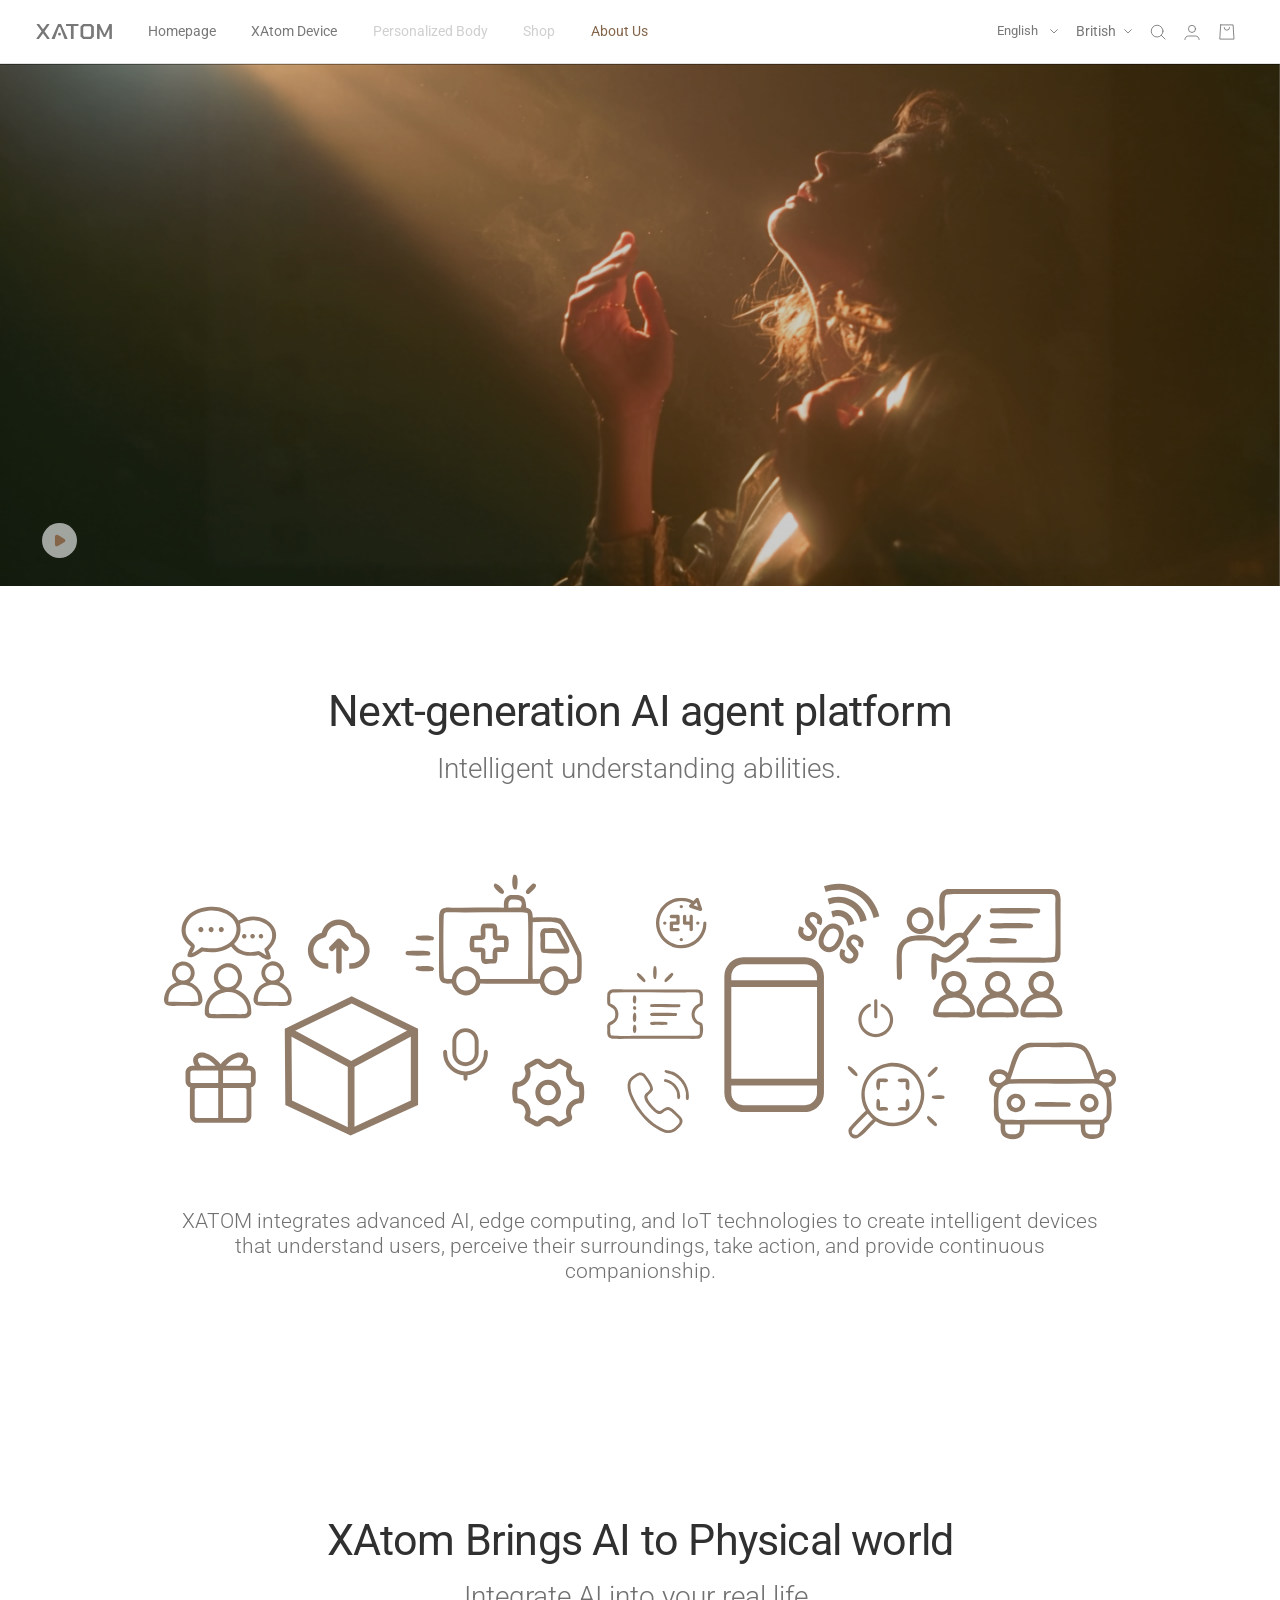
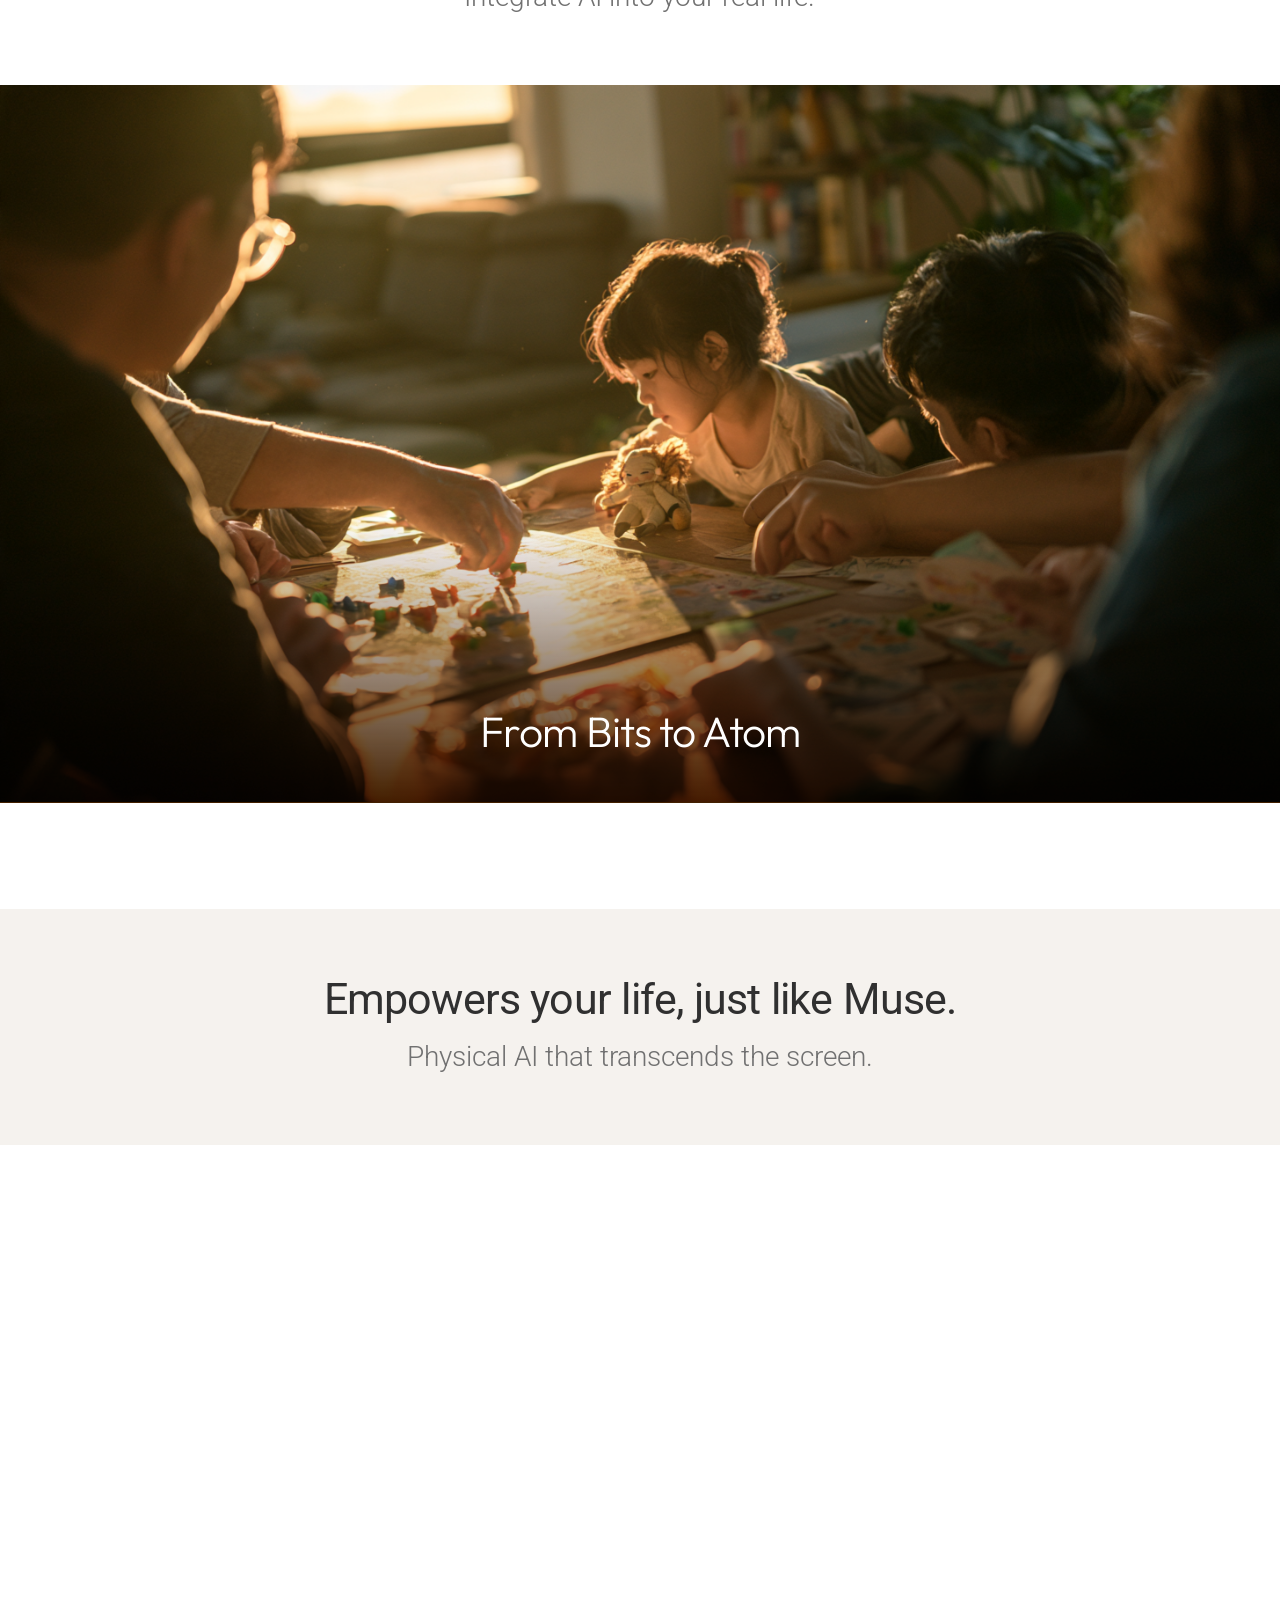
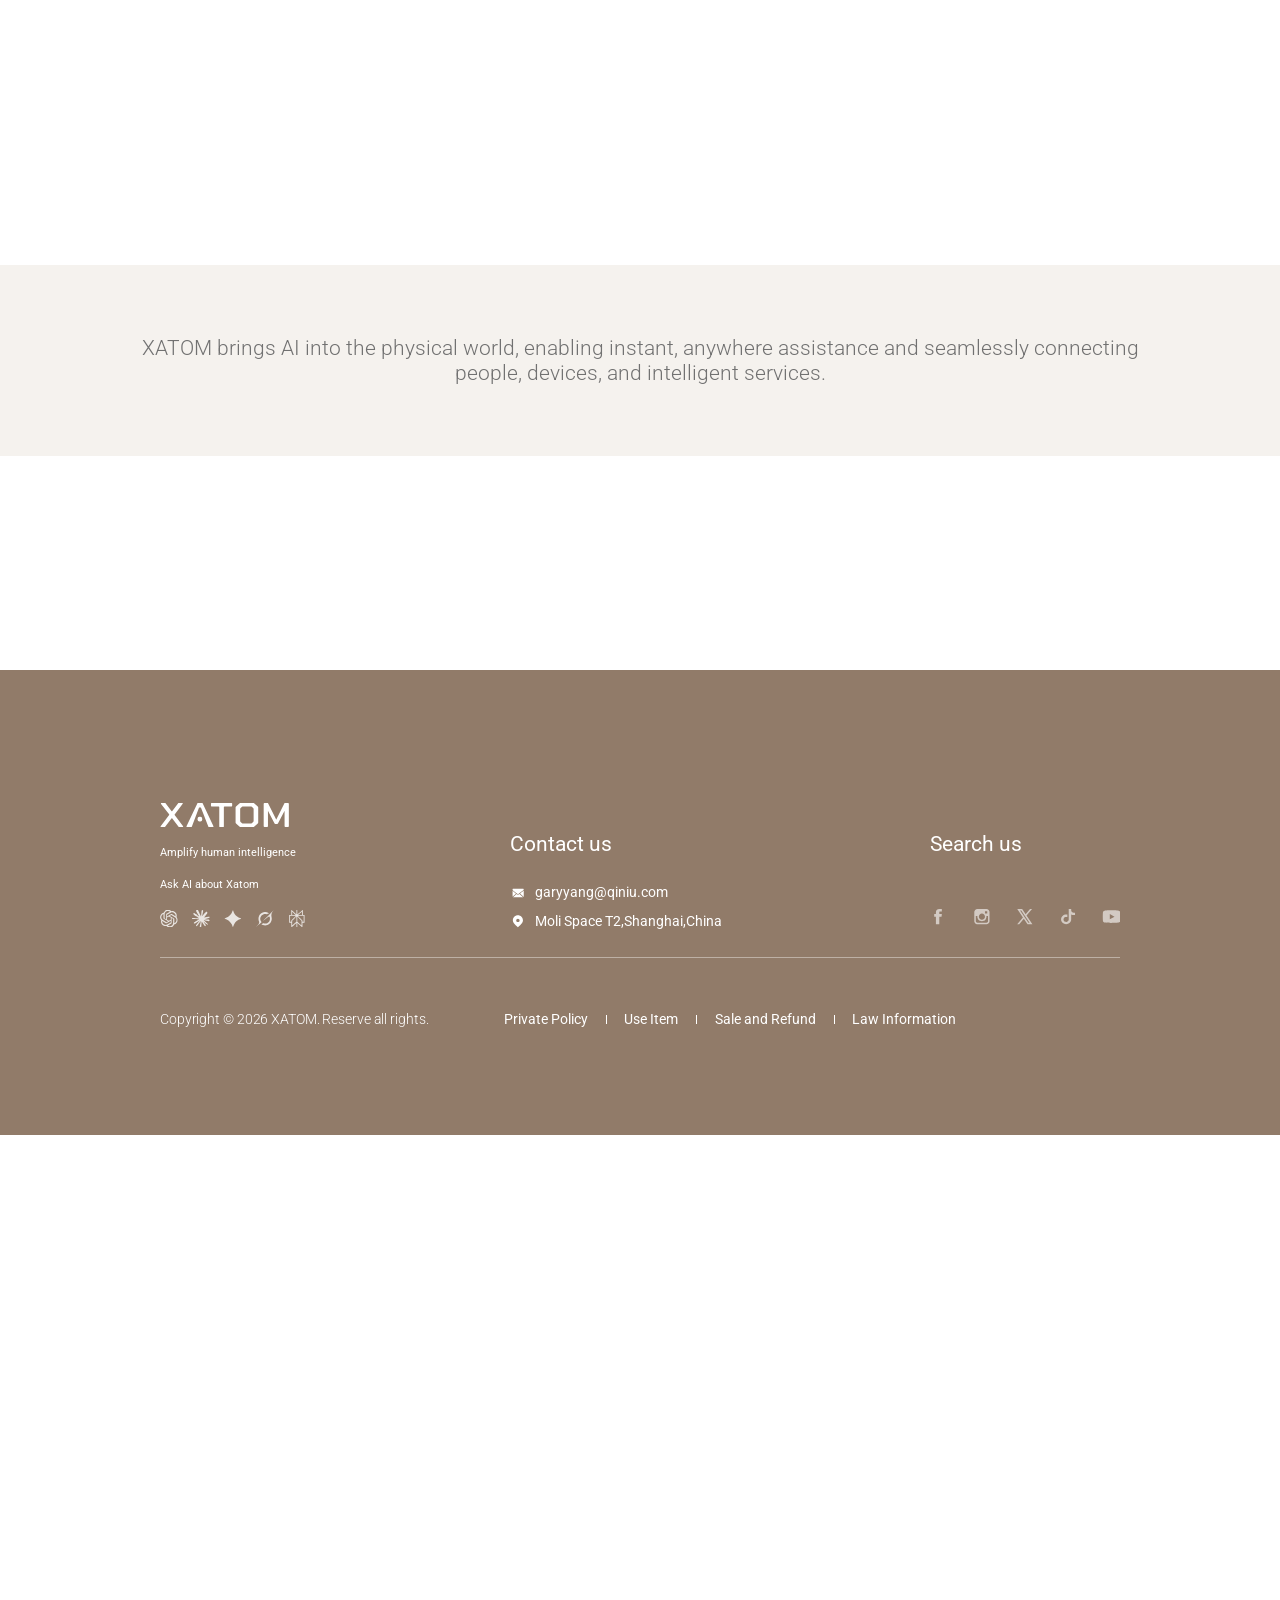
==== about-us.html @ 81e78a89 "Update international pages, bilingual navigation, and media" ====
<!doctype html>
<html lang="en">
<head>
  <meta charset="UTF-8" />
  <meta name="viewport" content="width=device-width, initial-scale=1.0" />
  <meta name="description" content="Learn about XATOM, the next-generation physical AI agent platform." />
  <title>About Us | XATOM</title>
  <link rel="stylesheet" href="about.css?v=soft-video-return-1" />
  <link rel="stylesheet" href="footer.css?v=live-language-3" />
  <link rel="stylesheet" href="about-mobile.css?v=live-language-3" />
  <link rel="stylesheet" href="mobile-navigation.css?v=site-language-1" />
  <link rel="stylesheet" href="scroll-motion.css?v=2" />
  <link rel="stylesheet" href="language-picker.css?v=figma-menu-3" />
</head>
<body class="about-body">
  <header class="mobile-site-nav" data-mobile-nav>
    <div class="mobile-site-header-row">
      <a class="mobile-site-wordmark" href="index.html#home" aria-label="XATOM home"><img src="assets/xatom-logo.svg" alt="" /></a>
      <nav class="mobile-site-actions" aria-label="Quick actions">
        <a class="mobile-site-action" href="#search" aria-label="Search"><svg viewBox="0 0 18 18" aria-hidden="true"><path d="M12.336 12.336C14.97 9.701 15.018 5.477 12.442 2.901C9.866.325 5.642.373 3.007 3.007.373 5.642.325 9.866 2.901 12.442 5.477 15.018 9.701 14.97 12.336 12.336ZM12.336 12.336 17 17"/></svg></a>
        <a class="mobile-site-action" href="#cart" aria-label="Cart, 0 items"><svg viewBox="0 0 20 18" aria-hidden="true"><path d="M3 1h14l1 16H2L3 1Z"/><path d="M7 4a3 3 0 0 0 6 0"/></svg><span class="mobile-site-cart-count" aria-hidden="true">0</span></a>
      </nav>
      <button class="mobile-site-menu-toggle" type="button" aria-expanded="false" aria-controls="about-mobile-menu" aria-label="Open menu" data-mobile-nav-toggle><span class="mobile-site-menu-label">Menu</span><span class="mobile-site-menu-icon" aria-hidden="true"><i></i><i></i><i></i></span></button>
    </div>
    <div class="mobile-site-menu-panel" id="about-mobile-menu" data-mobile-nav-panel>
      <nav class="mobile-site-main-nav" aria-label="Primary navigation"><a href="index.html#home">Homepage</a><a href="xatom-device.html">XAtom Device</a><a class="is-disabled" aria-disabled="true" tabindex="-1">Personalized Body</a><a class="is-disabled" aria-disabled="true" tabindex="-1">Shop</a><a class="is-active" href="about-us.html" aria-current="page">About Us</a></nav>
      <div class="mobile-site-divider" aria-hidden="true"></div>
      <nav class="mobile-site-utilities" aria-label="Utility navigation">
        <a class="mobile-site-utility has-chevron" href="#login"><svg viewBox="0 0 18 17" aria-hidden="true"><path d="M9 9a4 4 0 1 0 0-8 4 4 0 0 0 0 8Z"/><path d="M1 17c0-2.2 1.8-4 4-4h8c2.2 0 4 1.8 4 4"/></svg><span>Account</span></a>
        <a class="mobile-site-utility" href="#search"><svg viewBox="0 0 18 18" aria-hidden="true"><path d="M12.336 12.336C14.97 9.701 15.018 5.477 12.442 2.901C9.866.325 5.642.373 3.007 3.007.373 5.642.325 9.866 2.901 12.442 5.477 15.018 9.701 14.97 12.336 12.336ZM12.336 12.336 17 17"/></svg><span>Search</span></a>
        <a class="mobile-site-utility" href="#cart"><svg viewBox="0 0 20 18" aria-hidden="true"><path d="M3 1h14l1 16H2L3 1Z"/><path d="M7 4a3 3 0 0 0 6 0"/></svg><span>Cart</span></a>
        <div class="mobile-site-utility site-mobile-language language-picker" data-language-picker><button class="language-trigger" type="button" data-language-trigger aria-label="Select language" aria-haspopup="menu" aria-expanded="false"><span class="locale-label">Language: English</span><svg class="language-picker-chevron" viewBox="0 0 9 6" aria-hidden="true"><path d="M.75.75 4.5 4.5 8.25.75" /></svg></button><div class="language-menu" role="menu" aria-label="Language" hidden><button type="button" role="menuitemradio" data-language-choice="en" aria-checked="true" lang="en">English</button><button type="button" role="menuitemradio" data-language-choice="zh-CN" aria-checked="false" lang="en">Chinese</button></div></div>
      </nav>
    </div>
  </header>
  <header class="about-nav">
    <div class="about-primary-links">
      <a class="about-wordmark" href="index.html#home" aria-label="XATOM home">
        <img src="assets/xatom-logo.svg" alt="XATOM" />
      </a>
      <nav id="about-navigation" class="about-main-nav" aria-label="Primary navigation">
        <a href="index.html#home">Homepage</a>
        <a href="xatom-device.html">XAtom Device</a>
        <a class="is-disabled" aria-disabled="true" tabindex="-1">Personalized Body</a>
        <a class="is-disabled" aria-disabled="true" tabindex="-1">Shop</a>
        <a class="is-active" href="about-us.html" aria-current="page">About Us</a>
      </nav>
    </div>
    <nav class="about-tools" aria-label="Utility navigation">
      <div class="about-locale language-picker" data-language-picker><button class="language-trigger" type="button" data-language-trigger aria-label="Select language" aria-haspopup="menu" aria-expanded="false"><span class="locale-label">English</span><svg class="language-picker-chevron" viewBox="0 0 9 6" aria-hidden="true"><path d="M.75.75 4.5 4.5 8.25.75" /></svg></button><div class="language-menu" role="menu" aria-label="Language" hidden><button type="button" role="menuitemradio" data-language-choice="en" aria-checked="true" lang="en">English</button><button type="button" role="menuitemradio" data-language-choice="zh-CN" aria-checked="false" lang="en">Chinese</button></div></div>
      <button class="about-locale" type="button"><span>British</span><svg viewBox="0 0 9 6" aria-hidden="true"><path d="M.75.75 4.5 4.5 8.25.75" /></svg></button>
      <a class="about-tool-icon" href="#search" aria-label="Search"><svg viewBox="0 0 18 18" aria-hidden="true"><circle cx="8" cy="8" r="6.6"/><path d="m12.7 12.7 4.3 4.3"/></svg></a>
      <a class="about-tool-icon" href="#login" aria-label="Login"><svg viewBox="0 0 18 17" aria-hidden="true"><circle cx="9" cy="5" r="4"/><path d="M1 17c0-2.2 1.8-4 4-4h8c2.2 0 4 1.8 4 4"/></svg></a>
      <a class="about-tool-icon about-bag" href="#cart" aria-label="Cart"><svg viewBox="0 0 20 18" aria-hidden="true"><path d="M3 1h14l1 16H2L3 1Z"/><path d="M7 4a3 3 0 0 0 6 0"/></svg></a>
    </nav>
  </header>

  <main class="about-page">
    <section class="about-hero" aria-label="XATOM brand film">
      <img class="about-hero-image" src="assets/about/about-hero.png" alt="XATOM physical AI agent in everyday life" />
      <div class="about-hero-overlay" aria-hidden="true"></div>
      <button class="about-play" type="button" aria-label="Play XATOM brand film" aria-pressed="false" data-film-toggle>
        <img class="about-play-icon about-play-icon-play" src="assets/about/play-button.svg" alt="" />
        <img class="about-play-icon about-play-icon-pause" src="assets/about/pause-button.svg" alt="" />
      </button>
    </section>

    <section class="about-section about-platform" aria-labelledby="platform-title">
      <div class="about-heading">
        <h1 id="platform-title">Next-generation AI agent platform</h1>
        <p>Intelligent understanding abilities.</p>
      </div>
      <div class="platform-content">
        <img class="platform-illustration" src="assets/about/about-platform.svg" alt="Connected services and devices supported by the XATOM AI agent platform" />
        <p>XATOM integrates advanced AI, edge computing, and IoT technologies to create intelligent devices that understand users, perceive their surroundings, take action, and provide continuous companionship.</p>
      </div>
    </section>

    <section class="about-section about-bits" aria-labelledby="bits-title">
      <div class="about-heading">
        <h2 id="bits-title">XAtom Brings AI to Physical world</h2>
        <p>Integrate AI into your real life.</p>
      </div>
      <div class="bits-visual">
        <video class="bits-video" autoplay muted playsinline preload="auto" poster="assets/about/about-bits-scene.png" aria-label="From Bits to Atom" data-replay-video data-replay-delay="20000">
          <source src="assets/about/bits-to-atom.mp4" type="video/mp4" />
        </video>
        <img class="section-video-poster" src="assets/about/about-bits-scene.png" alt="" aria-hidden="true" />
        <div class="bits-gradient" aria-hidden="true"></div>
        <p>From Bits to Atom</p>
      </div>
    </section>

    <section class="about-section about-physical" aria-labelledby="physical-title">
      <div class="about-heading">
        <h2 id="physical-title">Empowers your life, just like Muse.</h2>
        <p>Physical AI that transcends the screen.</p>
      </div>
      <div class="physical-visual">
        <video class="physical-video" autoplay muted playsinline preload="auto" aria-label="Animated rabbit companion attached to a bag" data-replay-video data-replay-delay="30000" data-replay-transition="1200">
          <source src="assets/about/physical-companion.mp4" type="video/mp4" />
        </video>
      </div>
      <p class="physical-copy">XATOM brings AI into the physical world, enabling instant, anywhere assistance and seamlessly connecting people, devices, and intelligent services.</p>
    </section>
  </main>

  <footer class="about-footer site-footer" id="site-footer">
    <div class="site-footer-inner">
      <div class="site-footer-top">
        <div class="site-footer-brand">
          <img class="site-footer-logo" src="assets/xatom-logo.svg" alt="XATOM" />
          <p>Amplify human intelligence</p>
          <p>Ask AI about Xatom</p>
          <div class="site-footer-ai" aria-label="AI services">
            <span class="site-footer-sprite" style="--sprite-x:180px;--sprite-y:273px"><img src="assets/footer.svg" alt="" /></span>
            <span class="site-footer-sprite" style="--sprite-x:216px;--sprite-y:273px"><img src="assets/footer.svg" alt="" /></span>
            <span class="site-footer-sprite" style="--sprite-x:252px;--sprite-y:273px"><img src="assets/footer.svg" alt="" /></span>
            <span class="site-footer-sprite" style="--sprite-x:288px;--sprite-y:273px"><img src="assets/footer.svg" alt="" /></span>
            <span class="site-footer-sprite" style="--sprite-x:324px;--sprite-y:273px"><img src="assets/footer.svg" alt="" /></span>
          </div>
        </div>
        <div class="site-footer-column site-footer-contact">
          <h2>Contact us</h2>
          <a href="mailto:garyyang@qiniu.com"><span class="site-footer-sprite mail-icon" style="--sprite-x:576px;--sprite-y:246.565px"><img src="assets/footer.svg" alt="" /></span><span>garyyang@qiniu.com</span></a>
          <p><span class="site-footer-sprite" style="--sprite-x:573.5px;--sprite-y:273px"><img src="assets/footer.svg" alt="" /></span><span>Moli Space T2,Shanghai,China</span></p>
        </div>
        <div class="site-footer-column site-footer-social">
          <h2>Search us</h2>
          <div class="site-footer-social-links">
            <a href="#facebook" aria-label="Facebook"><span class="site-footer-sprite" style="--sprite-x:1052px;--sprite-y:268px"><img src="assets/footer.svg" alt="" /></span></a>
            <a href="#instagram" aria-label="Instagram"><span class="site-footer-sprite" style="--sprite-x:1097px;--sprite-y:268px"><img src="assets/footer.svg" alt="" /></span></a>
            <a href="#x" aria-label="X"><span class="site-footer-sprite" style="--sprite-x:1143px;--sprite-y:268px"><img src="assets/footer.svg" alt="" /></span></a>
            <a href="#tiktok" aria-label="TikTok"><span class="site-footer-sprite" style="--sprite-x:1188px;--sprite-y:268px"><img src="assets/footer.svg" alt="" /></span></a>
            <a href="#youtube" aria-label="YouTube"><span class="site-footer-sprite" style="--sprite-x:1235px;--sprite-y:268px"><img src="assets/footer.svg" alt="" /></span></a>
          </div>
        </div>
      </div>
      <div class="site-footer-bottom">
        <p>Copyright © 2026 XATOM. Reserve all rights.</p>
        <nav class="site-footer-legal" aria-label="Legal navigation">
          <a href="#privacy">Private Policy</a><i aria-hidden="true"></i>
          <a href="#terms">Use Item</a><i aria-hidden="true"></i>
          <a href="#refunds">Sale and Refund</a><i aria-hidden="true"></i>
          <a href="#legal">Law Information</a>
        </nav>
      </div>
    </div>
  </footer>
  <script src="about.js?v=soft-video-return-1" defer></script>
  <script src="mobile-navigation.js?v=site-language-1" defer></script>
  <script src="site-language.js?v=navbar-language-4" defer></script>
  <script src="scroll-motion.js?v=3" defer></script>
</body>
</html>
---- about.css ----
*{box-sizing:border-box}
html{scroll-behavior:smooth}
@font-face{font-family:"Roboto";src:url("assets/fonts/Roboto-Variable.ttf") format("truetype");font-weight:100 900;font-style:normal;font-display:swap}
@font-face{font-family:"Outfit";src:url("assets/fonts/Outfit-Variable.ttf") format("truetype");font-weight:100 900;font-style:normal;font-display:swap}
body{margin:0;width:1440px;min-width:1440px;background:#fff;color:#303030;font-family:Roboto,Arial,Helvetica,sans-serif}
button,a{font:inherit}
.about-nav{width:1440px;height:72px;padding:14px 40px;display:flex;align-items:center;justify-content:space-between;gap:40px;border-bottom:1px solid #e0e0e0;background:#fff}
.about-primary-links{width:790.22px;min-width:790.22px;height:28px;display:flex;align-items:center;gap:40px}
.about-wordmark{display:flex;align-items:center;width:86px;height:16px;flex:0 0 86px}
.about-wordmark img{display:block;width:86px;height:16px}
.about-main-nav,.about-tools{display:flex;align-items:center;gap:40px}
.about-main-nav a,.about-tools a,.about-tools button{color:#787878;text-decoration:none;font-size:16px;line-height:28px;white-space:nowrap}
.about-main-nav a.is-active,.about-main-nav a[aria-current="page"],.about-main-nav a:hover,.about-main-nav a:focus-visible{color:#846549}
.about-main-nav a.is-disabled,.about-main-nav a.is-disabled:hover,.about-main-nav a.is-disabled:focus-visible{color:#cfcfcf;cursor:default;pointer-events:none}
.about-tools{width:278.4px;flex:0 0 278.4px;gap:20px}
body,body *{font-family:Roboto,Arial,Helvetica,sans-serif !important}
.about-locale{height:34px;padding:4px 0;display:flex;align-items:center;gap:10px;border:0;background:none;cursor:pointer}
.about-locale svg{width:9px;height:6px;overflow:visible}
.about-locale path,.about-tool-icon svg{fill:none;stroke:#787878;stroke-width:1;stroke-linecap:round;stroke-linejoin:round}
.about-tool-icon{display:block;width:18px;height:18px;line-height:0}
.about-tool-icon svg{display:block;width:100%;height:100%}
.about-tool-icon.about-bag{width:20px;height:18px}
.about-page{width:1440px;overflow:hidden}
.about-hero{position:relative;width:100%;height:587px;overflow:hidden;background:#ddd}
.about-hero-image{position:absolute;inset:0;width:100%;height:100%;object-fit:cover}
.about-hero-overlay{position:absolute;inset:0;background:rgba(0,0,0,.2)}
.about-play{position:absolute;left:47px;bottom:31px;width:40px;height:40px;padding:0;border:0;border-radius:50%;background:transparent;cursor:pointer}
.about-play-icon{position:absolute;inset:0;width:40px;height:40px;display:block}
.about-play-icon-pause{display:none}
.about-play.is-playing .about-play-icon-play{display:none}
.about-play.is-playing .about-play-icon-pause{display:block}
.about-section{width:100%;display:flex;flex-direction:column;align-items:center}
.about-heading{display:flex;flex-direction:column;align-items:center;justify-content:center;gap:23px;text-align:center}
.about-heading h1,.about-heading h2{margin:0;color:#303030;font-size:48px;line-height:44px;font-weight:400;letter-spacing:-.9px}
.about-heading p{margin:0;color:#717171;font-size:32px;line-height:38px;font-weight:300}
.about-platform{height:932px;padding:120px 0;gap:80px;background:#fff}
.platform-content{width:1072px;display:flex;flex-direction:column;align-items:center;gap:40px}
.platform-illustration{display:block;width:1072px;height:355px}
.platform-content>p{width:1072px;margin:0;color:#717171;font-size:24px;line-height:normal;font-weight:300;text-align:center}
.about-bits{height:1232px;padding:120px 0;gap:80px;background:#fff}
.bits-visual{position:relative;width:100%;height:807px;overflow:hidden;background:#fff}
.bits-video{position:absolute;inset:0;display:block;width:100%;height:100%;max-width:none;object-fit:cover;object-position:center}
.section-video-poster{position:absolute;z-index:1;inset:0;display:block;width:100%;height:100%;max-width:none;object-fit:cover;object-position:center;opacity:0;visibility:hidden;pointer-events:none;transition:opacity .2s ease}
.is-replay-waiting .section-video-poster{opacity:1;visibility:visible}
.bits-gradient{position:absolute;z-index:2;inset:auto 0 0;height:396px;background:linear-gradient(0deg,#432000 0%,rgba(255,255,255,0) 80.769%);mix-blend-mode:multiply}
.bits-visual>p{position:absolute;z-index:3;left:50%;bottom:55px;transform:translateX(-50%);margin:0;color:#fff;font-family:Outfit!important;font-size:48px;line-height:52px;font-weight:300;letter-spacing:-1px;white-space:nowrap}
.about-physical{height:auto;padding:80px 0;gap:80px;background:#f5f2ee}
.physical-visual{position:relative;width:100%;height:auto;aspect-ratio:1440 / 810;flex:none;overflow:hidden;background:#fff}
.physical-video{position:absolute;inset:0;display:block;width:100%;height:100%;max-width:none;object-fit:cover;object-position:center}
.video-frame-transition{position:absolute;z-index:1;inset:0;display:block;width:100%;height:100%;object-fit:cover;object-position:center;pointer-events:none}
.physical-copy{width:1132px;margin:0;color:#717171;font-size:24px;line-height:27.73px;font-weight:300;text-align:center}
.about-footer{width:1440px;height:523px;margin-top:240px;padding:120px 0;background:#917b69;color:#fff}
.about-footer-inner{width:1080px;height:283px;margin:0 auto;display:flex;flex-direction:column;gap:60px}
.about-footer-top{width:1080px;height:204px;padding:30px 0;display:flex;justify-content:space-between;align-items:flex-end;border-bottom:1px solid rgba(255,255,255,.4)}
.about-footer-brand{width:164px;height:143px;display:flex;flex-direction:column;align-items:flex-start;gap:21px}
.about-footer-brand img{width:144.95px;height:27px;filter:brightness(0) invert(1)}
.about-footer-brand p{width:164px;margin:0;font-size:12px;line-height:15px}
.about-ai-links{width:164px;height:20px;display:flex;justify-content:space-between;align-items:center;font-size:18px;opacity:.8}
.about-footer-column{width:243px;height:110px;display:flex;flex-direction:column;justify-content:flex-end;align-items:flex-start;gap:12px}
.about-footer-column h2{height:28px;margin:0 0 18px;font-size:24px;line-height:28px;font-weight:400}
.about-footer-column a,.about-footer-column p{height:20px;margin:0;display:flex;align-items:center;gap:8px;color:#fff;text-decoration:none;font-size:16px;line-height:19px}
.about-footer-social{width:214px;justify-content:space-between;gap:30px}
.about-footer-social h2{margin:0}
.about-footer-social>div{width:214px;height:30px;display:flex;align-items:center;justify-content:space-between}
.about-footer-social>div a{width:20px;height:20px;display:grid;place-items:center;opacity:.7;font-weight:700}
.about-footer-bottom{width:1080px;height:19px;display:flex;align-items:center;gap:80px}
.about-footer-bottom>p{width:307px;height:19px;margin:0;font-size:16px;line-height:19px;font-weight:300;letter-spacing:-.12px}
.about-footer-bottom nav{width:693px;height:19px;display:flex;align-items:center;gap:20px}
.about-footer-bottom nav a{height:19px;color:#fff;text-decoration:none;font-size:16px;line-height:19px;white-space:nowrap}
.about-footer-bottom nav i{width:1px;height:10px;background:#fff}

/* Match the homepage's artboard scaling between mobile and full desktop. */
@media(min-width:768px) and (max-width:1440px){
 body.about-body{zoom:var(--about-preview-scale,1)}
}

/* Let the desktop About page fill viewports wider than the 1440px artboard. */
@media(min-width:1441px){
 body.about-body{width:100%;min-width:0}
 body.about-body .about-nav,
 body.about-body .about-page,
 body.about-body .about-footer{width:100%}
}
---- footer.css ----
.site-footer{
  width:1440px;
  height:523px;
  padding:120px 0;
  display:block;
  overflow:hidden;
  background:#917b69;
  color:#fff;
  border:0;
  font-family:Roboto,Arial,Helvetica,sans-serif;
}
.site-footer *{box-sizing:border-box}
.site-footer-inner{
  width:1080px;
  height:283px;
  margin:0 auto;
  display:flex;
  flex-direction:column;
  gap:60px;
}
.site-footer-top{
  width:1080px;
  height:204px;
  padding:30px 0;
  display:flex;
  align-items:flex-end;
  justify-content:space-between;
  border-bottom:1px solid rgba(255,255,255,.4);
}
.site-footer-brand{
  width:164px;
  height:143px;
  display:flex;
  flex-direction:column;
  align-items:flex-start;
  gap:21px;
}
.site-footer-logo{
  display:block;
  width:144.95px;
  height:27px;
  filter:brightness(0) invert(1);
}
.site-footer-brand p{
  width:164px;
  height:15px;
  margin:0;
  color:#fff;
  font-size:12px;
  font-weight:400;
  line-height:15px;
  white-space:nowrap;
}
.site-footer-ai{
  width:164px;
  height:20px;
  display:flex;
  align-items:center;
  justify-content:space-between;
}
.site-footer-sprite{
  position:relative;
  display:block;
  width:20px;
  height:20px;
  flex:0 0 auto;
  overflow:hidden;
}
.site-footer-sprite>img{
  position:absolute;
  left:calc(-1 * var(--sprite-x));
  top:calc(-1 * var(--sprite-y));
  display:block;
  width:1439px;
  height:523px;
  max-width:none;
  pointer-events:none;
}
.site-footer-column{
  width:243px;
  height:110px;
  display:flex;
  flex-direction:column;
  align-items:flex-start;
  justify-content:flex-end;
  gap:12px;
}
.site-footer-column h2{
  height:28px;
  margin:0 0 18px;
  color:#fff;
  font-size:24px;
  font-weight:400;
  line-height:28px;
}
.site-footer-contact a,
.site-footer-contact p{
  height:20px;
  margin:0;
  display:flex;
  align-items:center;
  gap:8px;
  color:#fff;
  text-decoration:none;
  font-size:16px;
  font-weight:400;
  line-height:19px;
  white-space:nowrap;
}
.site-footer-contact .mail-icon{width:13px;height:13px;margin-left:3px;margin-right:4px}
.site-footer-social{
  width:214px;
  justify-content:space-between;
  gap:30px;
}
.site-footer-social h2{margin:0}
.site-footer-social-links{
  width:214px;
  height:30px;
  display:flex;
  align-items:center;
  justify-content:space-between;
}
.site-footer-social-links a{
  width:20px;
  height:20px;
  display:block;
  color:#fff;
  text-decoration:none;
}
.site-footer-bottom{
  width:1080px;
  height:19px;
  display:flex;
  align-items:center;
  gap:80px;
}
.site-footer-bottom>p{
  width:307px;
  height:19px;
  margin:0;
  color:#fff;
  font-size:16px;
  font-weight:300;
  line-height:19px;
  letter-spacing:-.12px;
  white-space:nowrap;
}
.site-footer-legal{
  width:693px;
  height:19px;
  display:flex;
  align-items:center;
  gap:20px;
}
.site-footer-legal a{
  height:19px;
  color:#fff;
  text-decoration:none;
  font-size:16px;
  font-weight:400;
  line-height:19px;
  white-space:nowrap;
}
.site-footer-legal i{
  width:1px;
  height:10px;
  flex:0 0 1px;
  background:#fff;
}

body.home-page .home-site-footer{width:1440px;max-width:none}

@media(max-width:767px){
  body.product-body .site-footer .site-footer-inner,body.product-body .site-footer .site-footer-top,body.product-body .site-footer .site-footer-bottom{width:100%;height:auto;gap:32px}
  body.product-body .site-footer .site-footer-top{display:flex;flex-direction:column;align-items:flex-start;padding:0 0 32px}
  body.product-body .site-footer .site-footer-column{height:auto;width:100%;gap:16px}
  body.product-body .site-footer .site-footer-column h2{margin:0}
  body.product-body .site-footer .site-footer-bottom{flex-direction:column;align-items:flex-start;gap:20px}
  body.product-body .site-footer .site-footer-bottom>p{width:100%;height:auto;font-size:14px;white-space:normal}
  body.product-body .site-footer .site-footer-brand p{font-size:12px;font-weight:300;line-height:15px}
  body.product-body .site-footer .site-footer-legal{width:100%;height:auto;flex-direction:column;align-items:flex-start;flex-wrap:nowrap;gap:16px}
  body.product-body .site-footer .site-footer-legal a{height:auto;min-height:0;display:block;font-size:12px;font-weight:300;line-height:15px}
  body.product-body .site-footer .site-footer-legal i{display:none}
 body.product-body .site-footer-logo{width:120px;height:22.8px}
 body.product-body .site-footer-column h2{height:auto;font-size:20px;line-height:24px}
 body.product-body .site-footer-contact a,body.product-body .site-footer-contact p{height:auto;font-size:14px;font-weight:300;line-height:18px}
}

/* A single responsive HTML footer keeps both languages editable. */
@media(max-width:767px){
 body .site-footer#site-footer{position:relative!important;left:0!important;bottom:auto!important;width:100%!important;max-width:100%!important;height:auto!important;min-height:0!important;padding:48px 24px!important;display:block!important;overflow:hidden;zoom:1!important}
 body .site-footer#site-footer .site-footer-inner{display:flex!important;width:100%;height:auto;gap:28px}
 body .site-footer#site-footer .site-footer-top{display:flex;width:100%;height:auto;padding:0 0 24px;flex-direction:column;align-items:flex-start;gap:28px}
 body .site-footer#site-footer .site-footer-brand{width:100%;height:auto;gap:16px}
 body .site-footer#site-footer .site-footer-logo{width:120px;height:auto}
 body .site-footer#site-footer .site-footer-brand p{height:auto;font-size:12px;line-height:16px}
 body .site-footer#site-footer .site-footer-column{width:100%;height:auto;gap:12px}
 body .site-footer#site-footer .site-footer-column h2{height:auto;margin:0 0 4px;font-size:20px;line-height:24px}
 body .site-footer#site-footer .site-footer-contact a,body .site-footer#site-footer .site-footer-contact p{height:auto;font-size:14px;line-height:20px;white-space:normal}
 body .site-footer#site-footer .site-footer-bottom{width:100%;height:auto;flex-direction:column;align-items:flex-start;gap:20px}
 body .site-footer#site-footer .site-footer-bottom>p{width:100%;height:auto;font-size:12px;line-height:18px;white-space:normal}
 body .site-footer#site-footer .site-footer-legal{width:100%;height:auto;display:flex;flex-direction:row;flex-wrap:wrap;align-items:center;gap:10px 14px}
 body .site-footer#site-footer .site-footer-legal a{height:auto;font-size:12px;line-height:18px}
 body .site-footer#site-footer .site-footer-legal i{display:none}
}
---- about-mobile.css ----
.about-menu-toggle{display:none}
@media(max-width:767px){
 html:has(body.about-body){min-width:0}
 body.about-body{width:100%;min-width:0;overflow-x:auto}
 .about-nav{width:100%;height:auto;min-height:64px;padding:10px 20px;display:block}
 .about-primary-links{width:100%;min-width:0;height:auto;display:flex;flex-wrap:wrap;justify-content:space-between;gap:0}
 .about-menu-toggle{display:block;min-height:44px;padding:8px 12px;border:1px solid #ded7d1;border-radius:8px;background:#fff;color:#484848;font-size:14px}
 .about-main-nav{display:none;flex:0 0 100%;width:100%;flex-direction:column;align-items:stretch;gap:0;padding-top:12px}
 .about-main-nav.is-open{display:flex}
 .about-main-nav a{min-height:44px;display:flex;align-items:center;white-space:normal}
 .about-tools{display:none;width:100%;margin-top:12px;gap:20px}
 .about-nav:has(.is-open) .about-tools{display:flex}
 .about-page{width:100%;overflow:hidden}
 .about-hero{height:auto;aspect-ratio:4/3}
 .about-play{left:20px;bottom:20px;width:44px;height:44px}
 .about-play-icon{width:100%;height:100%}
 .about-section{height:auto;padding:48px 20px;gap:28px}
 .about-heading{width:100%;gap:16px}
 .about-heading h1,.about-heading h2{font-size:24px;line-height:1.2;letter-spacing:-.5px;overflow-wrap:anywhere}
 .about-heading p{font-size:14px;line-height:1.5}
 .platform-content{width:100%;gap:24px}
 .platform-illustration{width:100%;height:auto}
 .platform-content>p,.physical-copy{width:100%;font-size:14px;line-height:1.6;text-align:left}
 .bits-visual{height:auto;aspect-ratio:4/3;border-radius:12px}
 .bits-visual>p{left:20px;right:20px;bottom:24px;transform:none;font-size:20px;line-height:1.2;white-space:normal;text-align:center}
 .physical-visual{height:auto;aspect-ratio:1440 / 810;border-radius:12px}
 .physical-video{inset:0;width:100%;height:100%;object-fit:cover}
 .site-footer{width:100%;height:auto;padding:48px 24px;margin-top:40px}
 .site-footer-inner,.site-footer-top,.site-footer-bottom{width:100%;height:auto;gap:32px}
 .site-footer-top{flex-direction:column;align-items:flex-start;padding:0 0 32px}
 .site-footer-column{width:100%;height:auto;gap:16px}
 .site-footer-column h2{margin:0}
 .site-footer-bottom{flex-direction:column;align-items:flex-start;gap:20px}
 .site-footer-bottom>p{width:100%;height:auto;font-size:14px;white-space:normal}
 .site-footer-legal{width:100%;height:auto;flex-wrap:wrap;gap:8px 16px}
 .site-footer-legal a{height:auto;min-height:44px;display:flex;align-items:center;font-size:14px}
 .site-footer-legal i{display:none}
}

@media(max-width:767px){
 body.about-body .platform-content>p,body.about-body .physical-copy{text-align:center}
 body.about-body .site-footer-logo{width:120px;height:22.8px}
 body.about-body .site-footer-brand{font-weight:300;opacity:.8}
 body.about-body .site-footer-brand p,body.about-body .site-footer-legal a{font-weight:300}
 body.about-body .site-footer-legal,body.about-body .site-footer-contact>a,body.about-body .site-footer-contact>p{opacity:.8}
}

/* Mobile About page spacing and paragraph weights from review annotations. */
@media(max-width:767px){
 body.about-body .platform-content>p,body.about-body .physical-copy{font-size:16px;font-weight:300}
 body.about-body .about-platform,body.about-body .about-bits,body.about-body .about-physical{padding-top:80px;padding-bottom:80px}
 body.about-body .about-platform{row-gap:60px;column-gap:40px}
 body.about-body .about-bits{padding-top:40px;padding-bottom:40px;gap:40px}
 body.about-body .about-physical{column-gap:40px}
 body.about-body .about-platform>.about-heading>p,body.about-body .about-bits>.about-heading>p{font-size:16px}
}
---- mobile-navigation.css ----
/* Shared mobile navigation for secondary pages. Desktop navigation stays unchanged. */
.mobile-site-nav{display:none}

@media(max-width:767px){
  html{min-width:360px}
  html.mobile-site-nav-open,
  body.mobile-site-nav-open{overflow:hidden!important;overscroll-behavior:none}

  body.product-body{width:100%;min-width:0;zoom:1!important;overflow-x:hidden}
  body.product-body .product-page{zoom:1}
  body.product-body .product-nav{display:none!important}
  body.about-body .about-nav{display:none!important}

  .mobile-site-nav{
    --mobile-site-header-height:60px;
    position:relative;
    z-index:30;
    width:100%;
    height:var(--mobile-site-header-height);
    min-height:var(--mobile-site-header-height);
    padding:2px 20px 0;
    display:block;
    border:0;
    background:#fff;
    color:#0b0b0b;
    font-family:Roboto,Arial,Helvetica,sans-serif;
  }
  .mobile-site-nav::before{
    content:"";
    position:absolute;
    z-index:2;
    left:0;
    right:0;
    top:0;
    height:2px;
    background:linear-gradient(90deg,#579cea 0%,#65cfd0 100%);
  }
  .mobile-site-header-row{
    width:100%;
    height:58px;
    display:flex;
    align-items:center;
    justify-content:space-between;
  }
  .mobile-site-wordmark{
    position:relative;
    z-index:4;
    display:flex;
    align-items:center;
    width:86px;
    height:16px;
    flex:0 0 86px;
  }
  .mobile-site-wordmark img{
    display:block;
    width:86px;
    height:16px;
    filter:brightness(0);
  }
  .mobile-site-actions{
    position:absolute;
    z-index:4;
    top:2px;
    right:61px;
    width:56px;
    height:58px;
    display:flex;
    align-items:center;
    gap:16px;
  }
  .mobile-site-action{
    position:relative;
    width:20px;
    height:20px;
    display:flex;
    align-items:center;
    justify-content:center;
    color:#0b0b0b;
    line-height:0;
  }
  .mobile-site-action svg{
    display:block;
    width:20px;
    height:20px;
    fill:none;
    stroke:#0b0b0b;
    stroke-width:1.15;
    stroke-linecap:round;
    stroke-linejoin:round;
  }
  .mobile-site-cart-count{
    position:absolute;
    right:-9px;
    top:-10px;
    width:17px;
    height:17px;
    display:flex;
    align-items:center;
    justify-content:center;
    border-radius:50%;
    background:#0b0b0b;
    color:#fff;
    font-size:10px;
    font-weight:400;
    line-height:17px;
  }
  .mobile-site-menu-toggle{
    position:relative;
    z-index:4;
    width:28px;
    height:44px;
    min-height:44px;
    padding:12px 2px;
    display:flex;
    align-items:center;
    justify-content:center;
    border:0;
    border-radius:0;
    background:transparent;
    color:#0b0b0b;
  }
  .mobile-site-menu-label{
    position:absolute;
    width:1px;
    height:1px;
    padding:0;
    margin:-1px;
    overflow:hidden;
    clip:rect(0 0 0 0);
    white-space:nowrap;
    border:0;
  }
  .mobile-site-menu-icon{position:relative;display:block;width:24px;height:20px}
  .mobile-site-menu-icon i{
    position:absolute;
    left:0;
    width:24px;
    height:1.5px;
    border-radius:2px;
    background:#0b0b0b;
    transform-origin:center;
    transition:top .25s ease,transform .25s ease,opacity .18s ease;
  }
  .mobile-site-menu-icon i:nth-child(1){top:2px}
  .mobile-site-menu-icon i:nth-child(2){top:9px}
  .mobile-site-menu-icon i:nth-child(3){top:16px}

  .mobile-site-menu-panel{
    position:fixed;
    z-index:3;
    left:0;
    right:0;
    top:var(--mobile-site-header-height);
    bottom:0;
    display:flex;
    flex-direction:column;
    align-items:stretch;
    overflow-x:hidden;
    overflow-y:auto;
    overscroll-behavior:contain;
    background:#faf9f8;
    transform:translateX(-101%);
    visibility:hidden;
    pointer-events:none;
    transition:transform .35s cubic-bezier(.7,0,.2,1),visibility 0s linear .35s;
  }
  .mobile-site-main-nav{
    width:100%;
    height:auto;
    flex:0 0 auto;
    padding:8px 14px 0;
    display:flex;
    flex-direction:column;
    align-items:stretch;
    gap:18px;
  }
  .mobile-site-main-nav a{
    position:relative;
    width:100%;
    height:50px;
    min-height:50px;
    display:flex;
    align-items:center;
    justify-content:space-between;
    color:#0b0b0b;
    font-size:18px;
    font-weight:400;
    line-height:1.2;
    text-decoration:none;
  }
  .mobile-site-main-nav a::after,
  .mobile-site-utility.has-chevron::after{
    content:"";
    width:8px;
    height:8px;
    margin-right:4px;
    border-right:1.5px solid currentColor;
    border-bottom:1.5px solid currentColor;
    transform:rotate(-45deg);
    flex:0 0 auto;
  }
  .mobile-site-main-nav a.is-disabled{color:#9a9a9a;cursor:default;pointer-events:none}
  .mobile-site-divider{width:auto;height:1px;min-height:1px;margin:24px 14px;background:#e2e2e2}
  .mobile-site-utilities{
    width:100%;
    height:auto;
    flex:0 0 auto;
    padding:0 14px 24px;
    display:flex;
    flex-direction:column;
    align-items:stretch;
    gap:18px;
  }
  .mobile-site-utility{
    position:relative;
    width:100%;
    height:50px;
    min-height:50px;
    display:flex;
    align-items:center;
    gap:12px;
    color:#0b0b0b;
    text-decoration:none;
    font-size:18px;
    font-weight:400;
    line-height:1.2;
  }
  .mobile-site-utility svg{
    display:block;
    width:20px;
    height:20px;
    flex:0 0 20px;
    fill:none;
    stroke:#0b0b0b;
    stroke-width:1.1;
    stroke-linecap:round;
    stroke-linejoin:round;
  }
  .mobile-site-utility.has-chevron::after{margin-left:auto}
  .site-mobile-language{padding:0;border:0;background:none;text-align:left;cursor:pointer;font-family:inherit}

  .mobile-site-nav.is-menu-open{
    --mobile-site-header-height:56px;
    position:fixed;
    inset:0;
    width:100vw;
    height:100dvh;
    min-height:100dvh;
    padding:0 14px;
    z-index:1000;
    overflow:hidden;
  }
  .mobile-site-nav.is-menu-open::before{display:none}
  .mobile-site-nav.is-menu-open .mobile-site-header-row{height:56px}
  .mobile-site-nav.is-menu-open .mobile-site-actions{display:none}
  .mobile-site-nav.is-menu-open .mobile-site-menu-panel{
    transform:translateX(0);
    visibility:visible;
    pointer-events:auto;
    transition:transform .35s cubic-bezier(.7,0,.2,1),visibility 0s linear 0s;
  }
  .mobile-site-nav.is-menu-open .mobile-site-menu-icon i:nth-child(1),
  .mobile-site-nav.is-menu-open .mobile-site-menu-icon i:nth-child(3){top:9px}
  .mobile-site-nav.is-menu-open .mobile-site-menu-icon i:nth-child(1){transform:rotate(45deg)}
  .mobile-site-nav.is-menu-open .mobile-site-menu-icon i:nth-child(2){opacity:0}
  .mobile-site-nav.is-menu-open .mobile-site-menu-icon i:nth-child(3){transform:rotate(-45deg)}
}

@media(max-width:767px){html:has(body.product-body){min-width:0}}
---- scroll-motion.css ----
/* Scroll entrance motion shared by the home, product, and about pages. */
html.scroll-fade-ready .scroll-fade-item {
  opacity: 0;
  transform: translate3d(0, var(--scroll-fade-distance, 28px), 0);
  transition:
    opacity .78s cubic-bezier(.2, 0, 0, 1),
    transform .78s cubic-bezier(.2, 0, 0, 1);
  transition-delay: min(calc(var(--scroll-fade-order, 0) * 65ms), 325ms);
  will-change: opacity, transform;
}

html.scroll-fade-ready .scroll-fade-item.is-scroll-fade-visible {
  opacity: 1;
  transform: translate3d(0, 0, 0);
  will-change: auto;
}

@media (max-width: 767px) {
  html.scroll-fade-ready .scroll-fade-item {
    --scroll-fade-distance: 20px;
    transition-duration: .68s;
    transition-delay: min(calc(var(--scroll-fade-order, 0) * 50ms), 250ms);
  }
}

@media (prefers-reduced-motion: reduce) {
  html.scroll-fade-ready .scroll-fade-item {
    opacity: 1;
    transform: none;
    transition: none;
  }
}
---- language-picker.css ----
/* Figma 2716:2717 — current-language trigger with a separate 80 × 74 menu. */
.language-picker{position:relative;display:inline-flex;align-items:center;flex:none;overflow:visible;color:#787878;font-family:Roboto,Arial,Helvetica,sans-serif;font-size:15px;font-weight:400;line-height:25.71px}
.language-picker .language-trigger{position:relative;display:flex;align-items:center;justify-content:space-between;gap:10px;box-sizing:border-box;width:100%;height:100%;margin:0;padding:0;border:0;border-radius:0;background:transparent;color:inherit;font:inherit;white-space:nowrap;cursor:pointer}
.language-picker .language-trigger:focus-visible{outline:2px solid #917b69;outline-offset:4px;border-radius:2px}
.language-picker .language-trigger .language-picker-chevron{position:static;display:block;flex:0 0 9px;width:9px;height:6px;margin:0;pointer-events:none;fill:none;stroke:currentColor;stroke-width:1;stroke-linecap:round;stroke-linejoin:round}
.language-picker .language-menu{position:absolute;z-index:100;left:-12.6px;top:calc(100% + 5px);display:flex;flex-direction:column;align-items:center;justify-content:center;gap:4px;box-sizing:border-box;width:80px;height:74px;padding:4px 12px;border:1px solid #c9c9c9;border-radius:4px;background:#fff;box-shadow:none}
.language-picker .language-menu[hidden]{display:none!important}
.language-picker .language-menu button{display:flex;align-items:center;justify-content:center;box-sizing:border-box;flex:none;width:54px;height:26px;min-height:0;margin:0;padding:4px 0;border:0;border-radius:0;background:transparent;color:#aeaeae;font-family:Roboto,Arial,Helvetica,sans-serif;font-size:15px;font-weight:400;line-height:18px;white-space:nowrap;cursor:pointer}
.language-picker .language-menu button:first-child{height:34px;line-height:25.71px}
.language-picker .language-menu button[aria-checked="true"]{color:#787878}
.language-picker .language-menu button:hover,.language-picker .language-menu button:focus-visible{color:#484848}
.language-picker .language-menu button:focus-visible{outline:1px solid #917b69;outline-offset:0;border-radius:2px}
.nav-tools .language-picker{padding:4px 0}
.nav-tools .language-picker .language-menu{top:calc(100% + 9px)}
.about-tools .language-picker,.product-tools .language-picker{width:68.4px;height:34px;padding:4px 0}
@media(max-width:767px){
 .mobile-nav-utilities .language-picker,.mobile-site-utilities .language-picker{display:flex;width:100%;padding:0;color:#0b0b0b;font-size:18px;line-height:24px}
 .mobile-nav-utilities .language-picker .language-trigger,.mobile-site-utilities .language-picker .language-trigger{height:50px;font-size:18px}
 .mobile-nav-utilities .language-picker .locale-label,.mobile-site-utilities .language-picker .locale-label{width:auto;height:auto}
 .mobile-nav-utilities .language-picker .language-menu,.mobile-site-utilities .language-picker .language-menu{left:auto;right:0;top:100%}
}
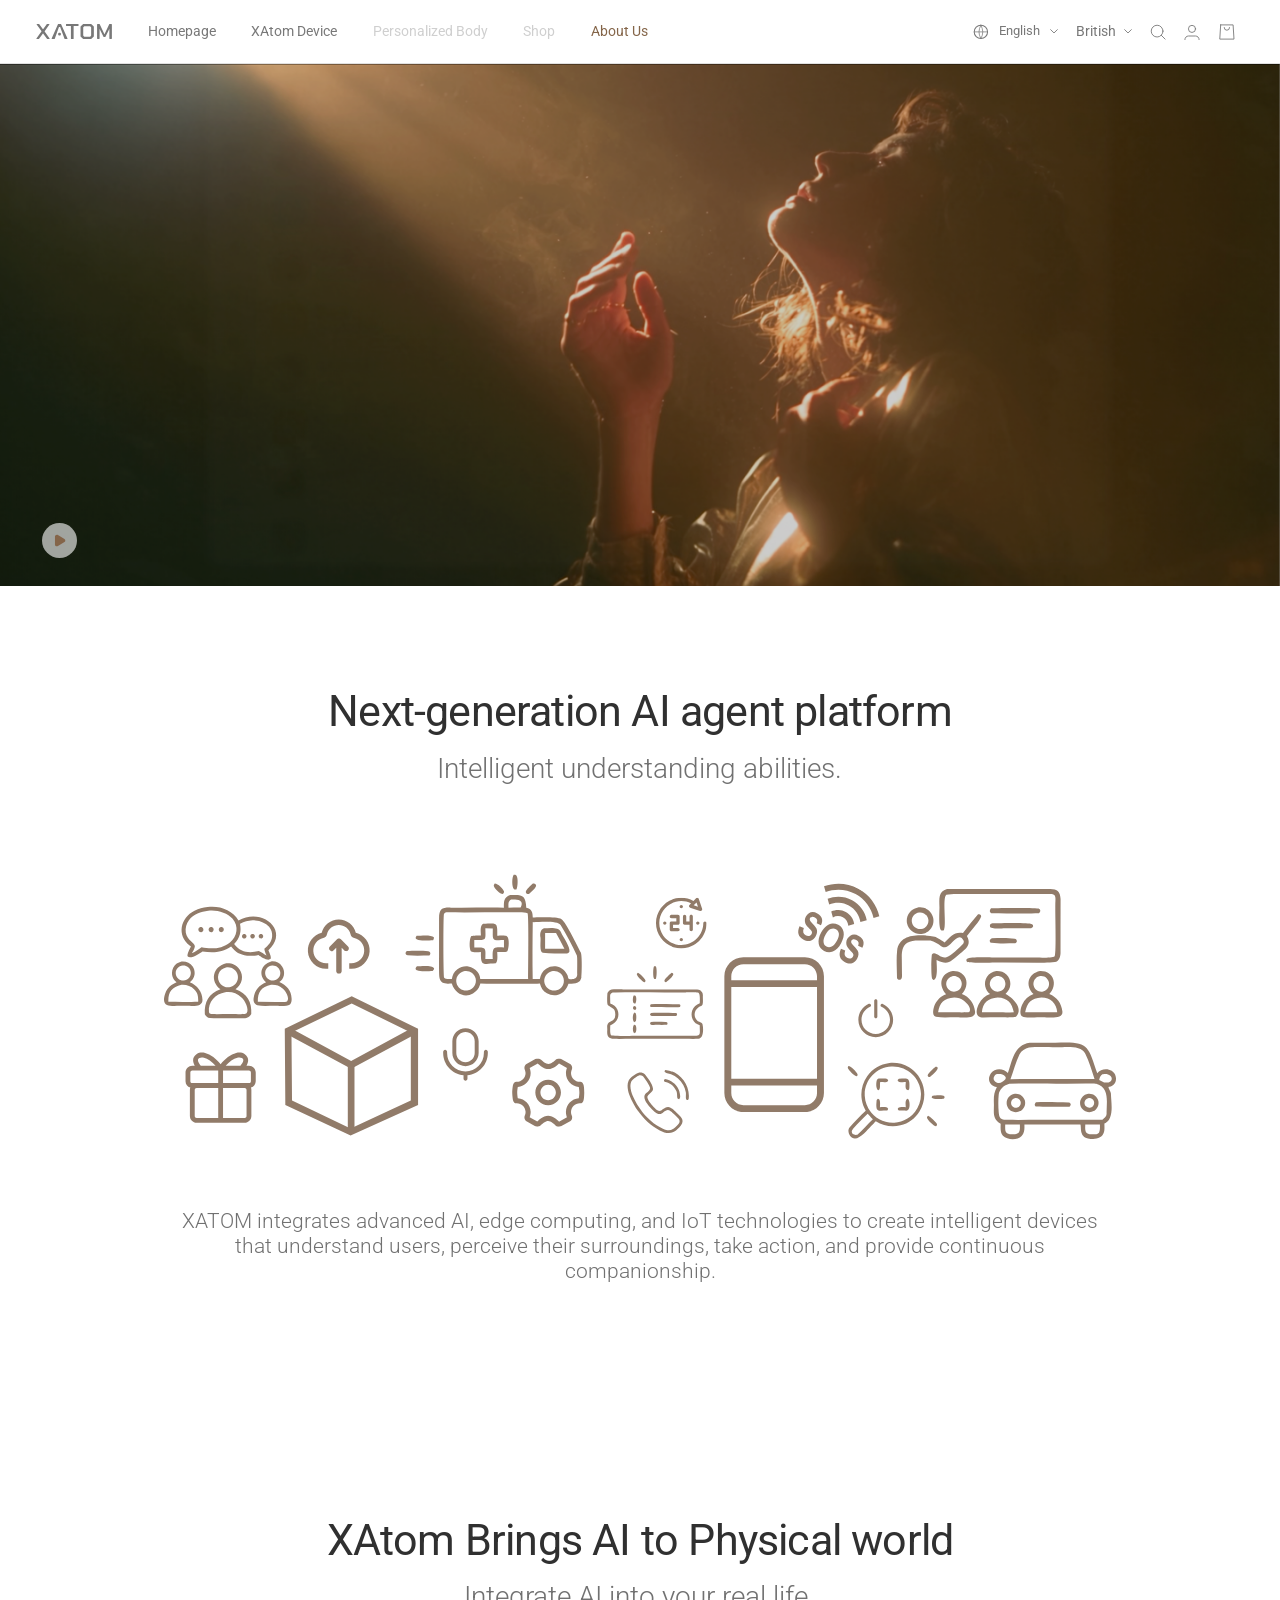
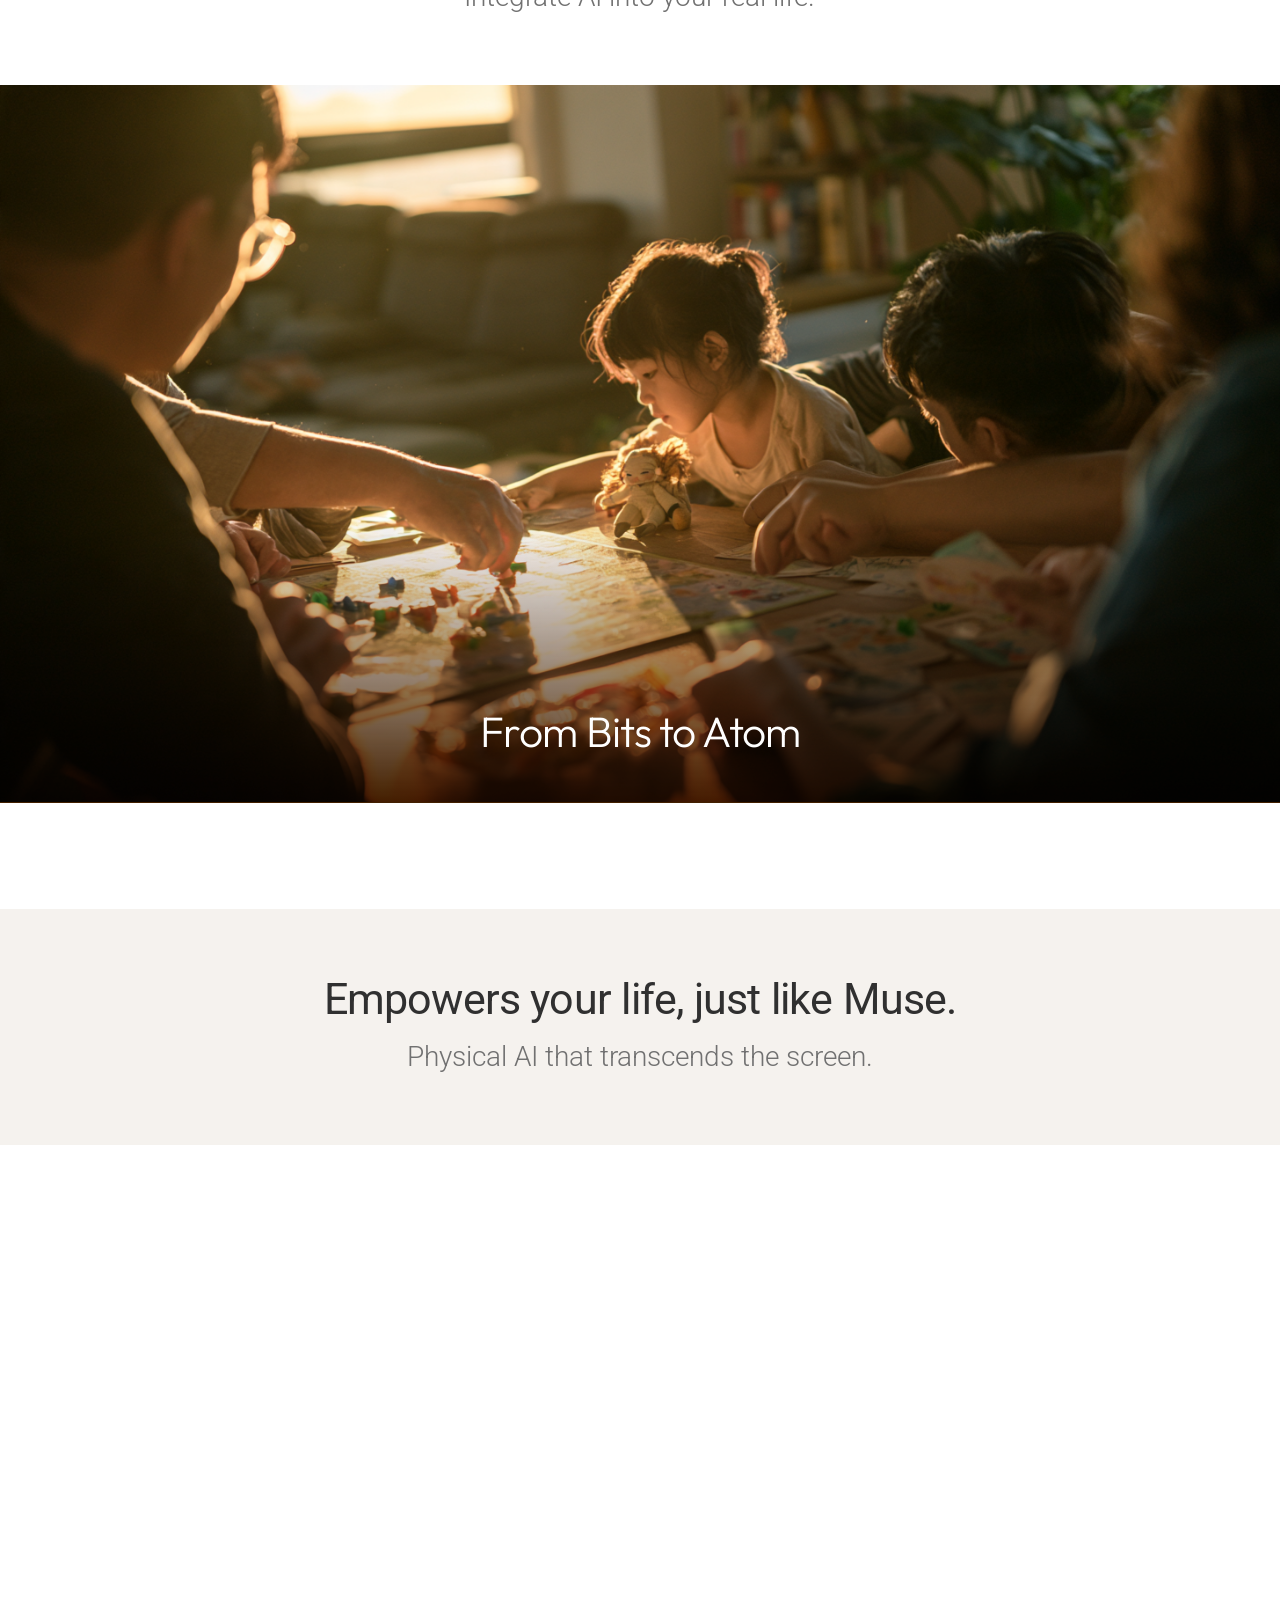
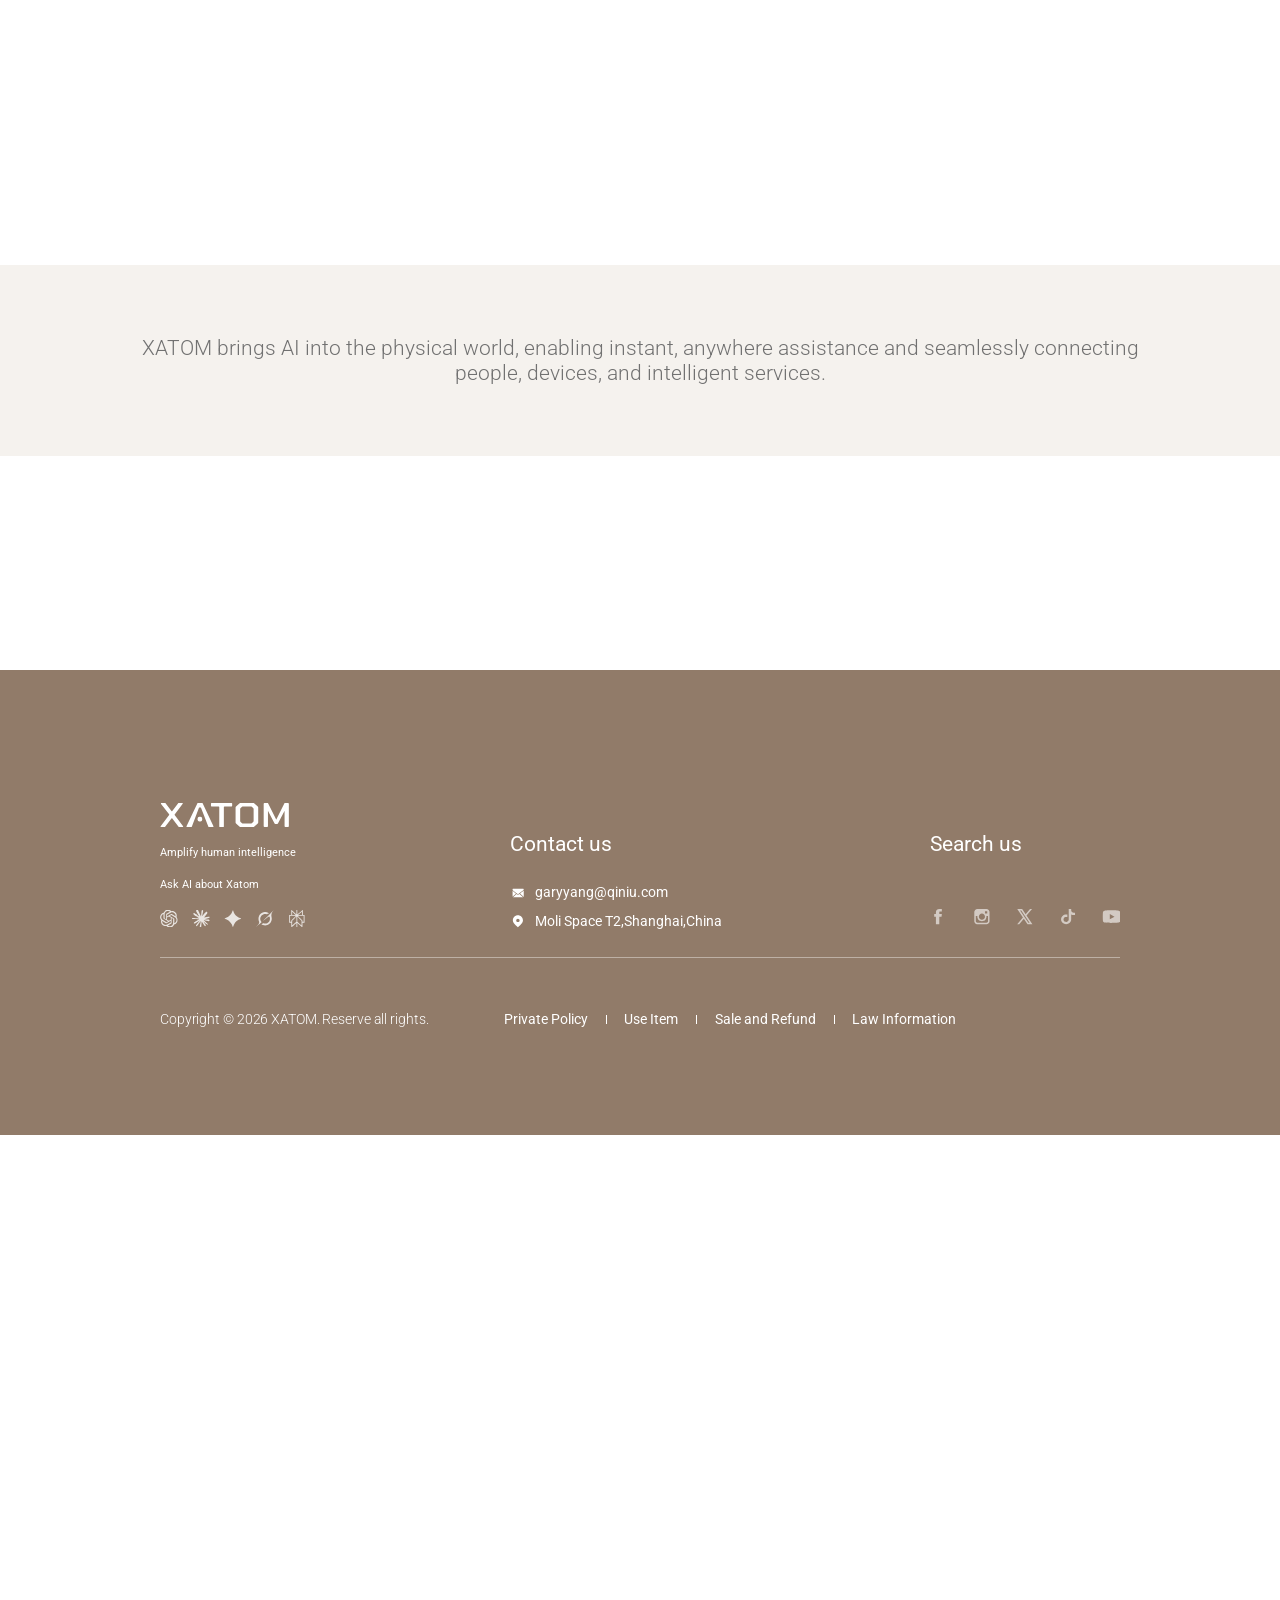
==== commit 1a071c32: "Add header language icons and mobile product spacing" ====
--- a/about-us.html
+++ b/about-us.html
@@ -10,13 +10,14 @@
   <link rel="stylesheet" href="about-mobile.css?v=live-language-3" />
   <link rel="stylesheet" href="mobile-navigation.css?v=site-language-1" />
   <link rel="stylesheet" href="scroll-motion.css?v=2" />
-  <link rel="stylesheet" href="language-picker.css?v=figma-menu-3" />
+  <link rel="stylesheet" href="language-picker.css?v=header-language-icon-1" />
 </head>
 <body class="about-body">
   <header class="mobile-site-nav" data-mobile-nav>
     <div class="mobile-site-header-row">
       <a class="mobile-site-wordmark" href="index.html#home" aria-label="XATOM home"><img src="assets/xatom-logo.svg" alt="" /></a>
       <nav class="mobile-site-actions" aria-label="Quick actions">
+        <div class="mobile-header-language language-picker" data-language-picker><button class="language-trigger" type="button" data-language-trigger aria-label="Select language" aria-haspopup="menu" aria-expanded="false"><svg class="language-icon" viewBox="0 0 24 24" aria-hidden="true"><circle cx="12" cy="12" r="9" /><path d="M3 12h18M12 3a18 18 0 0 1 0 18 18 18 0 0 1 0-18Z" /></svg><span class="locale-label">English</span></button><div class="language-menu" role="menu" aria-label="Language" hidden><button type="button" role="menuitemradio" data-language-choice="en" aria-checked="true" lang="en">English</button><button type="button" role="menuitemradio" data-language-choice="zh-CN" aria-checked="false" lang="zh-CN">中文</button></div></div>
         <a class="mobile-site-action" href="#search" aria-label="Search"><svg viewBox="0 0 18 18" aria-hidden="true"><path d="M12.336 12.336C14.97 9.701 15.018 5.477 12.442 2.901C9.866.325 5.642.373 3.007 3.007.373 5.642.325 9.866 2.901 12.442 5.477 15.018 9.701 14.97 12.336 12.336ZM12.336 12.336 17 17"/></svg></a>
         <a class="mobile-site-action" href="#cart" aria-label="Cart, 0 items"><svg viewBox="0 0 20 18" aria-hidden="true"><path d="M3 1h14l1 16H2L3 1Z"/><path d="M7 4a3 3 0 0 0 6 0"/></svg><span class="mobile-site-cart-count" aria-hidden="true">0</span></a>
       </nav>
@@ -29,7 +30,7 @@
         <a class="mobile-site-utility has-chevron" href="#login"><svg viewBox="0 0 18 17" aria-hidden="true"><path d="M9 9a4 4 0 1 0 0-8 4 4 0 0 0 0 8Z"/><path d="M1 17c0-2.2 1.8-4 4-4h8c2.2 0 4 1.8 4 4"/></svg><span>Account</span></a>
         <a class="mobile-site-utility" href="#search"><svg viewBox="0 0 18 18" aria-hidden="true"><path d="M12.336 12.336C14.97 9.701 15.018 5.477 12.442 2.901C9.866.325 5.642.373 3.007 3.007.373 5.642.325 9.866 2.901 12.442 5.477 15.018 9.701 14.97 12.336 12.336ZM12.336 12.336 17 17"/></svg><span>Search</span></a>
         <a class="mobile-site-utility" href="#cart"><svg viewBox="0 0 20 18" aria-hidden="true"><path d="M3 1h14l1 16H2L3 1Z"/><path d="M7 4a3 3 0 0 0 6 0"/></svg><span>Cart</span></a>
-        <div class="mobile-site-utility site-mobile-language language-picker" data-language-picker><button class="language-trigger" type="button" data-language-trigger aria-label="Select language" aria-haspopup="menu" aria-expanded="false"><span class="locale-label">Language: English</span><svg class="language-picker-chevron" viewBox="0 0 9 6" aria-hidden="true"><path d="M.75.75 4.5 4.5 8.25.75" /></svg></button><div class="language-menu" role="menu" aria-label="Language" hidden><button type="button" role="menuitemradio" data-language-choice="en" aria-checked="true" lang="en">English</button><button type="button" role="menuitemradio" data-language-choice="zh-CN" aria-checked="false" lang="en">Chinese</button></div></div>
+        <div class="mobile-site-utility site-mobile-language language-picker" data-language-picker><button class="language-trigger" type="button" data-language-trigger aria-label="Select language" aria-haspopup="menu" aria-expanded="false"><span class="locale-label">Language: English</span><svg class="language-picker-chevron" viewBox="0 0 9 6" aria-hidden="true"><path d="M.75.75 4.5 4.5 8.25.75" /></svg></button><div class="language-menu" role="menu" aria-label="Language" hidden><button type="button" role="menuitemradio" data-language-choice="en" aria-checked="true" lang="en">English</button><button type="button" role="menuitemradio" data-language-choice="zh-CN" aria-checked="false" lang="zh-CN">中文</button></div></div>
       </nav>
     </div>
   </header>
@@ -47,7 +48,7 @@
       </nav>
     </div>
     <nav class="about-tools" aria-label="Utility navigation">
-      <div class="about-locale language-picker" data-language-picker><button class="language-trigger" type="button" data-language-trigger aria-label="Select language" aria-haspopup="menu" aria-expanded="false"><span class="locale-label">English</span><svg class="language-picker-chevron" viewBox="0 0 9 6" aria-hidden="true"><path d="M.75.75 4.5 4.5 8.25.75" /></svg></button><div class="language-menu" role="menu" aria-label="Language" hidden><button type="button" role="menuitemradio" data-language-choice="en" aria-checked="true" lang="en">English</button><button type="button" role="menuitemradio" data-language-choice="zh-CN" aria-checked="false" lang="en">Chinese</button></div></div>
+      <div class="about-locale language-picker" data-language-picker><button class="language-trigger" type="button" data-language-trigger aria-label="Select language" aria-haspopup="menu" aria-expanded="false"><svg class="language-icon" viewBox="0 0 24 24" aria-hidden="true"><circle cx="12" cy="12" r="9" /><path d="M3 12h18M12 3a18 18 0 0 1 0 18 18 18 0 0 1 0-18Z" /></svg><span class="locale-label">English</span><svg class="language-picker-chevron" viewBox="0 0 9 6" aria-hidden="true"><path d="M.75.75 4.5 4.5 8.25.75" /></svg></button><div class="language-menu" role="menu" aria-label="Language" hidden><button type="button" role="menuitemradio" data-language-choice="en" aria-checked="true" lang="en">English</button><button type="button" role="menuitemradio" data-language-choice="zh-CN" aria-checked="false" lang="zh-CN">中文</button></div></div>
       <button class="about-locale" type="button"><span>British</span><svg viewBox="0 0 9 6" aria-hidden="true"><path d="M.75.75 4.5 4.5 8.25.75" /></svg></button>
       <a class="about-tool-icon" href="#search" aria-label="Search"><svg viewBox="0 0 18 18" aria-hidden="true"><circle cx="8" cy="8" r="6.6"/><path d="m12.7 12.7 4.3 4.3"/></svg></a>
       <a class="about-tool-icon" href="#login" aria-label="Login"><svg viewBox="0 0 18 17" aria-hidden="true"><circle cx="9" cy="5" r="4"/><path d="M1 17c0-2.2 1.8-4 4-4h8c2.2 0 4 1.8 4 4"/></svg></a>
@@ -149,7 +150,7 @@
   </footer>
   <script src="about.js?v=soft-video-return-1" defer></script>
   <script src="mobile-navigation.js?v=site-language-1" defer></script>
-  <script src="site-language.js?v=navbar-language-4" defer></script>
+  <script src="site-language.js?v=header-language-icon-1" defer></script>
   <script src="scroll-motion.js?v=3" defer></script>
 </body>
 </html>
--- a/language-picker.css
+++ b/language-picker.css
@@ -13,9 +13,25 @@
 .nav-tools .language-picker{padding:4px 0}
 .nav-tools .language-picker .language-menu{top:calc(100% + 9px)}
 .about-tools .language-picker,.product-tools .language-picker{width:68.4px;height:34px;padding:4px 0}
+.language-picker .language-trigger .language-icon{display:block;flex:0 0 20px;width:20px;height:20px;fill:none;stroke:currentColor;stroke-width:1.4;stroke-linecap:round;stroke-linejoin:round}
+.nav-tools .language-picker,.about-tools .language-picker,.product-tools .language-picker{width:96.4px}
+.nav-tools .language-trigger,.about-tools .language-trigger,.product-tools .language-trigger{gap:8px}
+body.home-page .nav-tools,.about-tools,.product-tools{width:306.4px;flex-basis:306.4px}
 @media(max-width:767px){
  .mobile-nav-utilities .language-picker,.mobile-site-utilities .language-picker{display:flex;width:100%;padding:0;color:#0b0b0b;font-size:18px;line-height:24px}
  .mobile-nav-utilities .language-picker .language-trigger,.mobile-site-utilities .language-picker .language-trigger{height:50px;font-size:18px}
  .mobile-nav-utilities .language-picker .locale-label,.mobile-site-utilities .language-picker .locale-label{width:auto;height:auto}
  .mobile-nav-utilities .language-picker .language-menu,.mobile-site-utilities .language-picker .language-menu{left:auto;right:0;top:100%}
+ /* A direct language control before Search, with 44px tall touch targets. */
+ body.home-page .nav-tools,.mobile-site-nav .mobile-site-actions{width:112px;gap:8px}
+ body.home-page .nav-tools .locale-english,.mobile-site-actions .mobile-header-language{display:inline-flex;flex:0 0 32px;width:32px;height:44px;margin:0;padding:0;color:#0b0b0b}
+ body.home-page .nav-tools .locale-english .language-trigger,.mobile-site-actions .language-trigger{display:flex;width:32px;height:44px;justify-content:center;gap:0}
+ body.home-page .nav-tools .locale-english .locale-label,.mobile-site-actions .locale-label{position:absolute;width:1px;height:1px;margin:-1px;padding:0;overflow:hidden;clip:rect(0,0,0,0);white-space:nowrap;border:0}
+ body.home-page .nav-tools .locale-english .language-picker-chevron{display:none}
+ body.home-page .nav-tools .nav-icon.search,body.home-page .nav-tools .nav-icon.bag,.mobile-site-nav .mobile-site-action{flex:0 0 32px;width:32px;height:44px}
+ body.home-page .nav-tools .nav-icon svg{width:20px;height:20px}
+ body.home-page .mobile-cart-count,.mobile-site-nav .mobile-site-cart-count{right:-3px;top:2px}
+ body.home-page .nav-tools .language-menu,.mobile-site-actions .language-menu{left:0;right:auto;top:calc(100% + 6px);width:124px;height:100px;padding:4px;gap:2px;box-shadow:0 6px 20px rgb(0 0 0 / 8%)}
+ body.home-page .nav-tools .language-menu button,.mobile-site-actions .language-menu button{display:flex;width:114px;height:44px;padding:8px;border-radius:3px;font-size:15px;line-height:24px}
+ body.home-page .nav-tools .language-menu button[aria-checked="true"],.mobile-site-actions .language-menu button[aria-checked="true"]{background:#f5f1ed;color:#6c503b}
 }
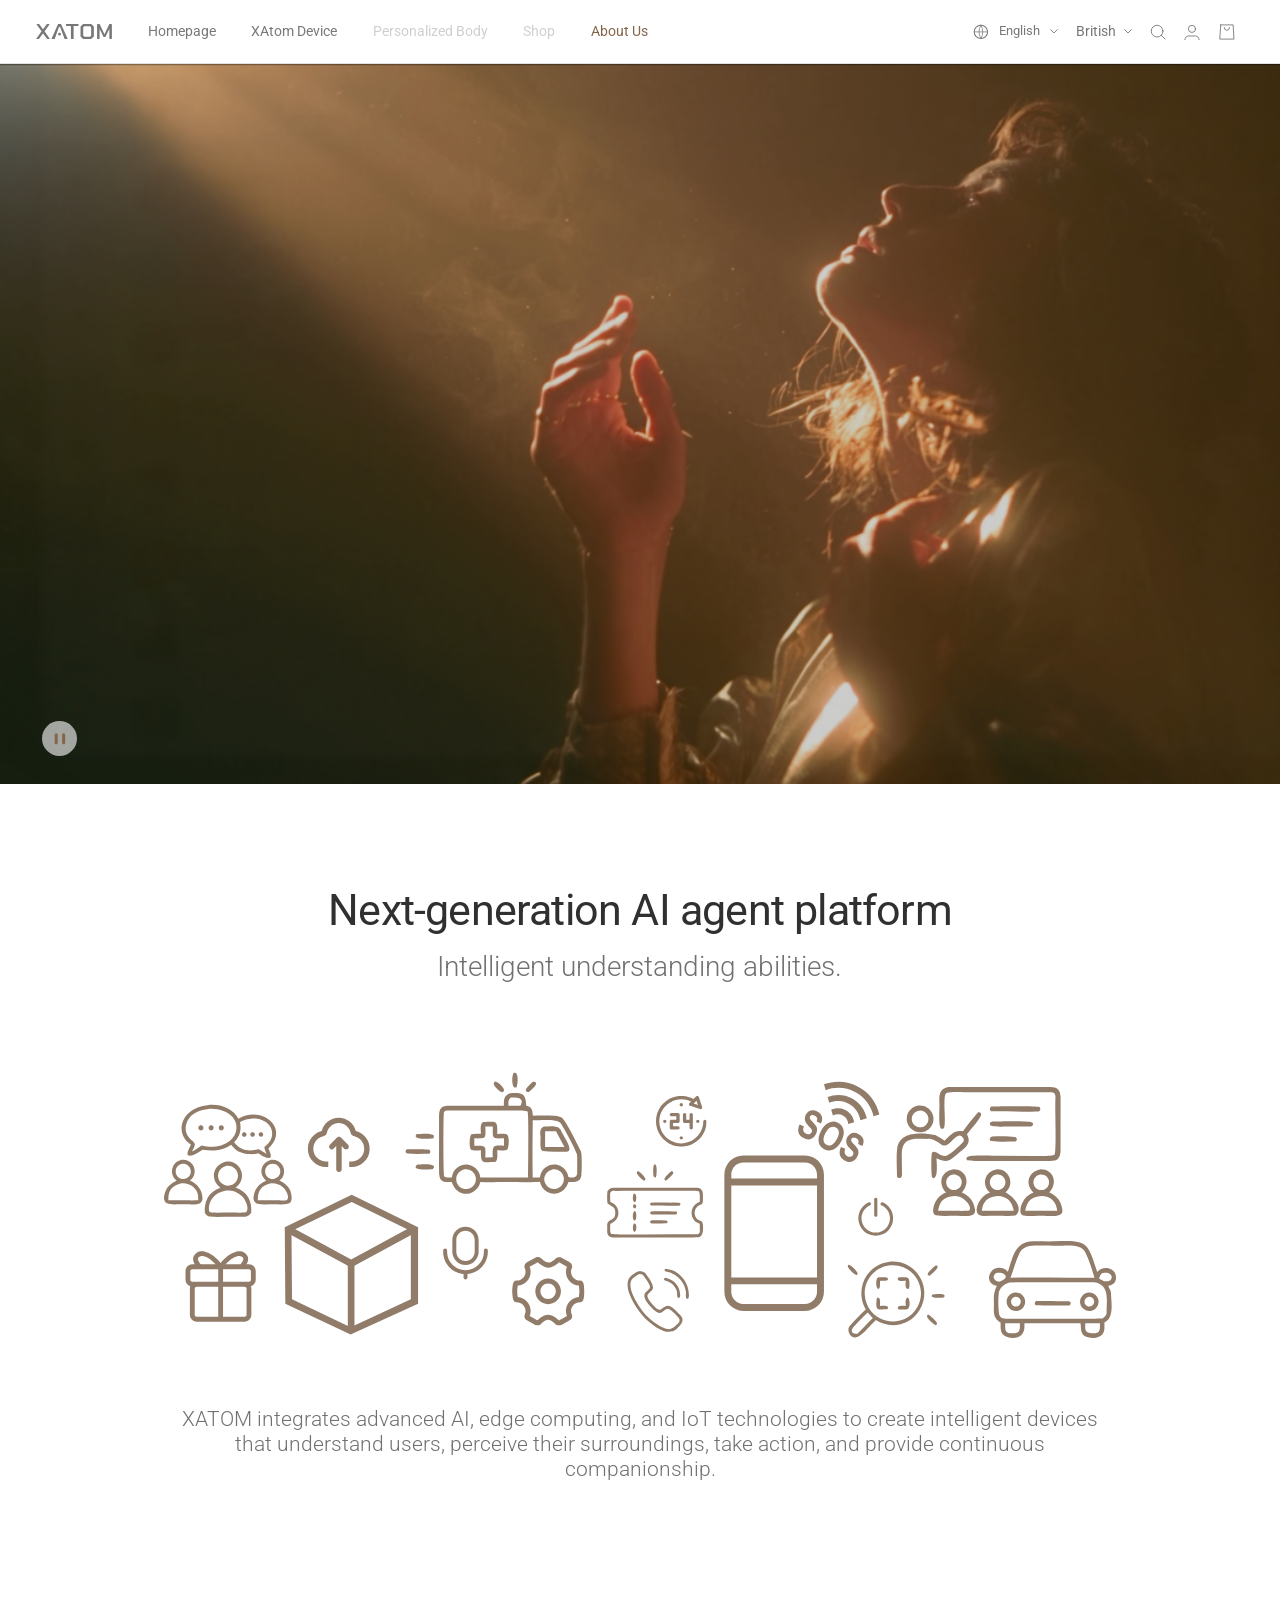
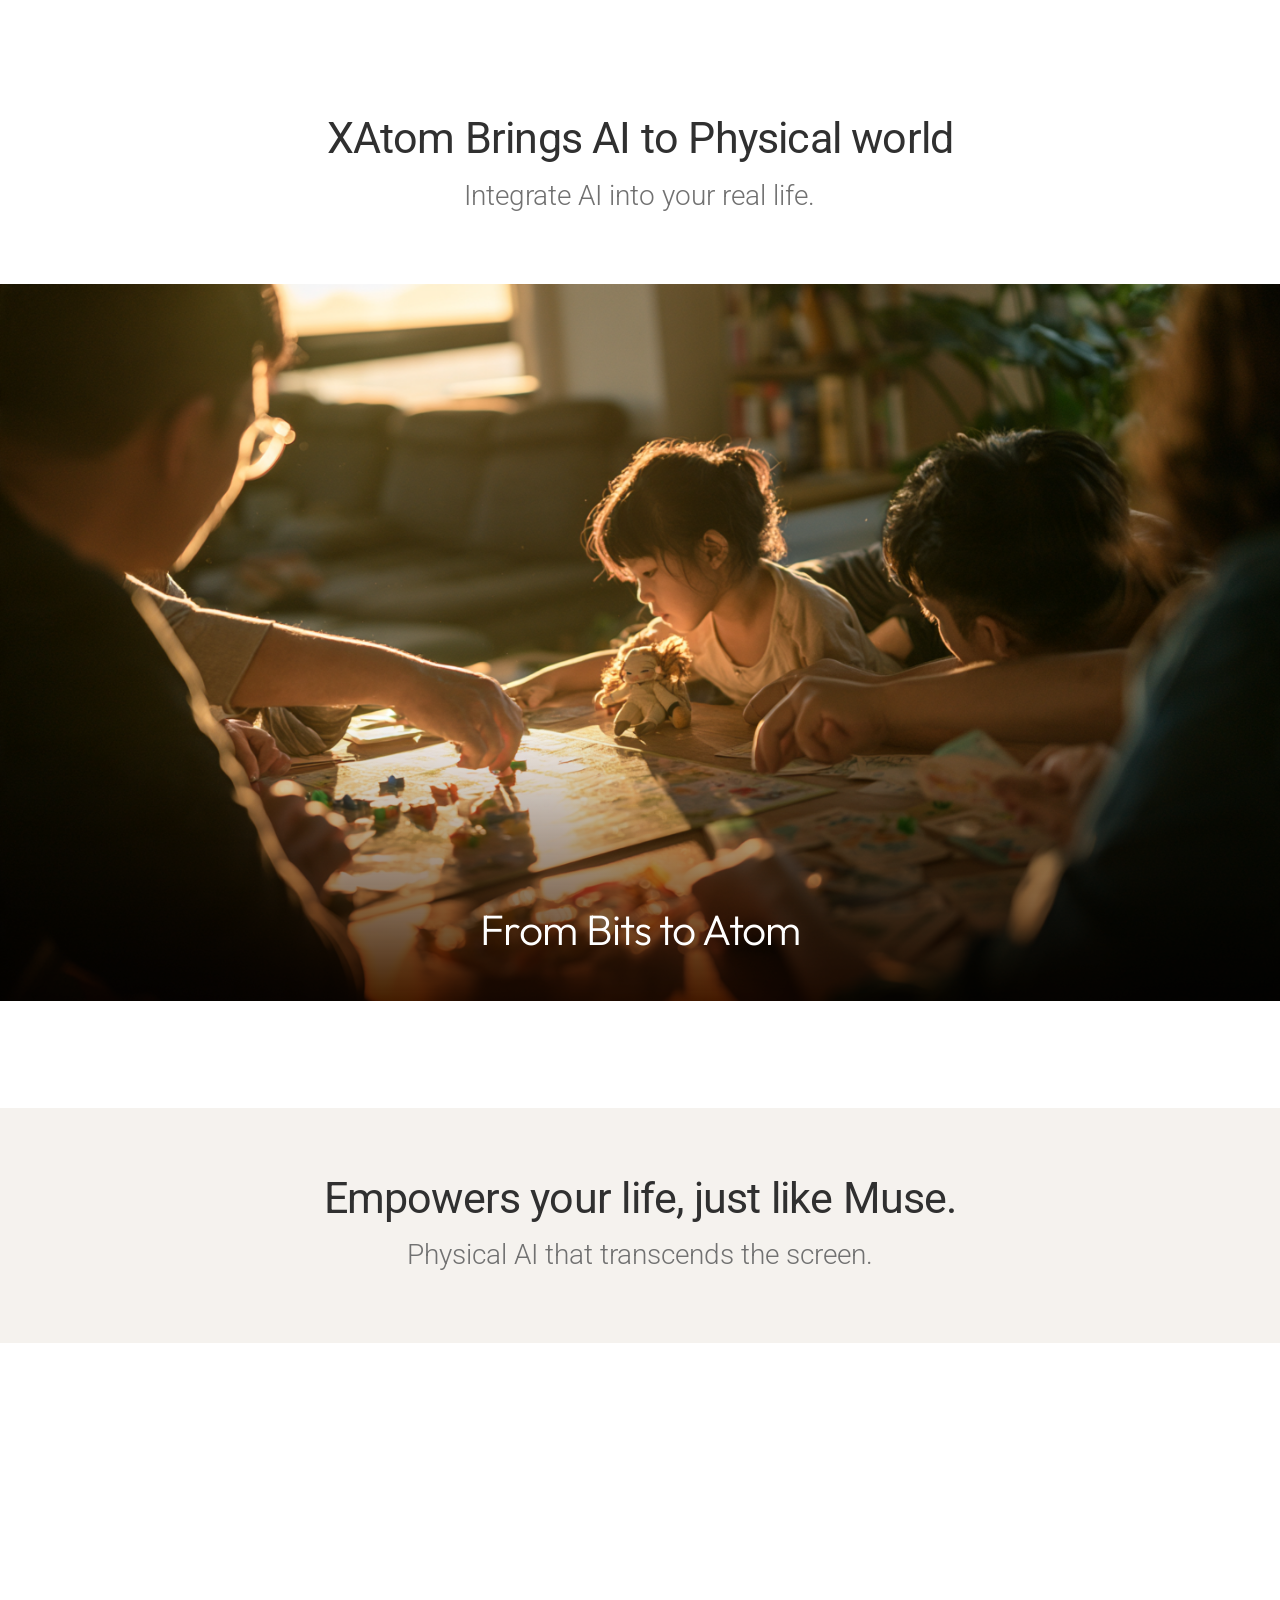
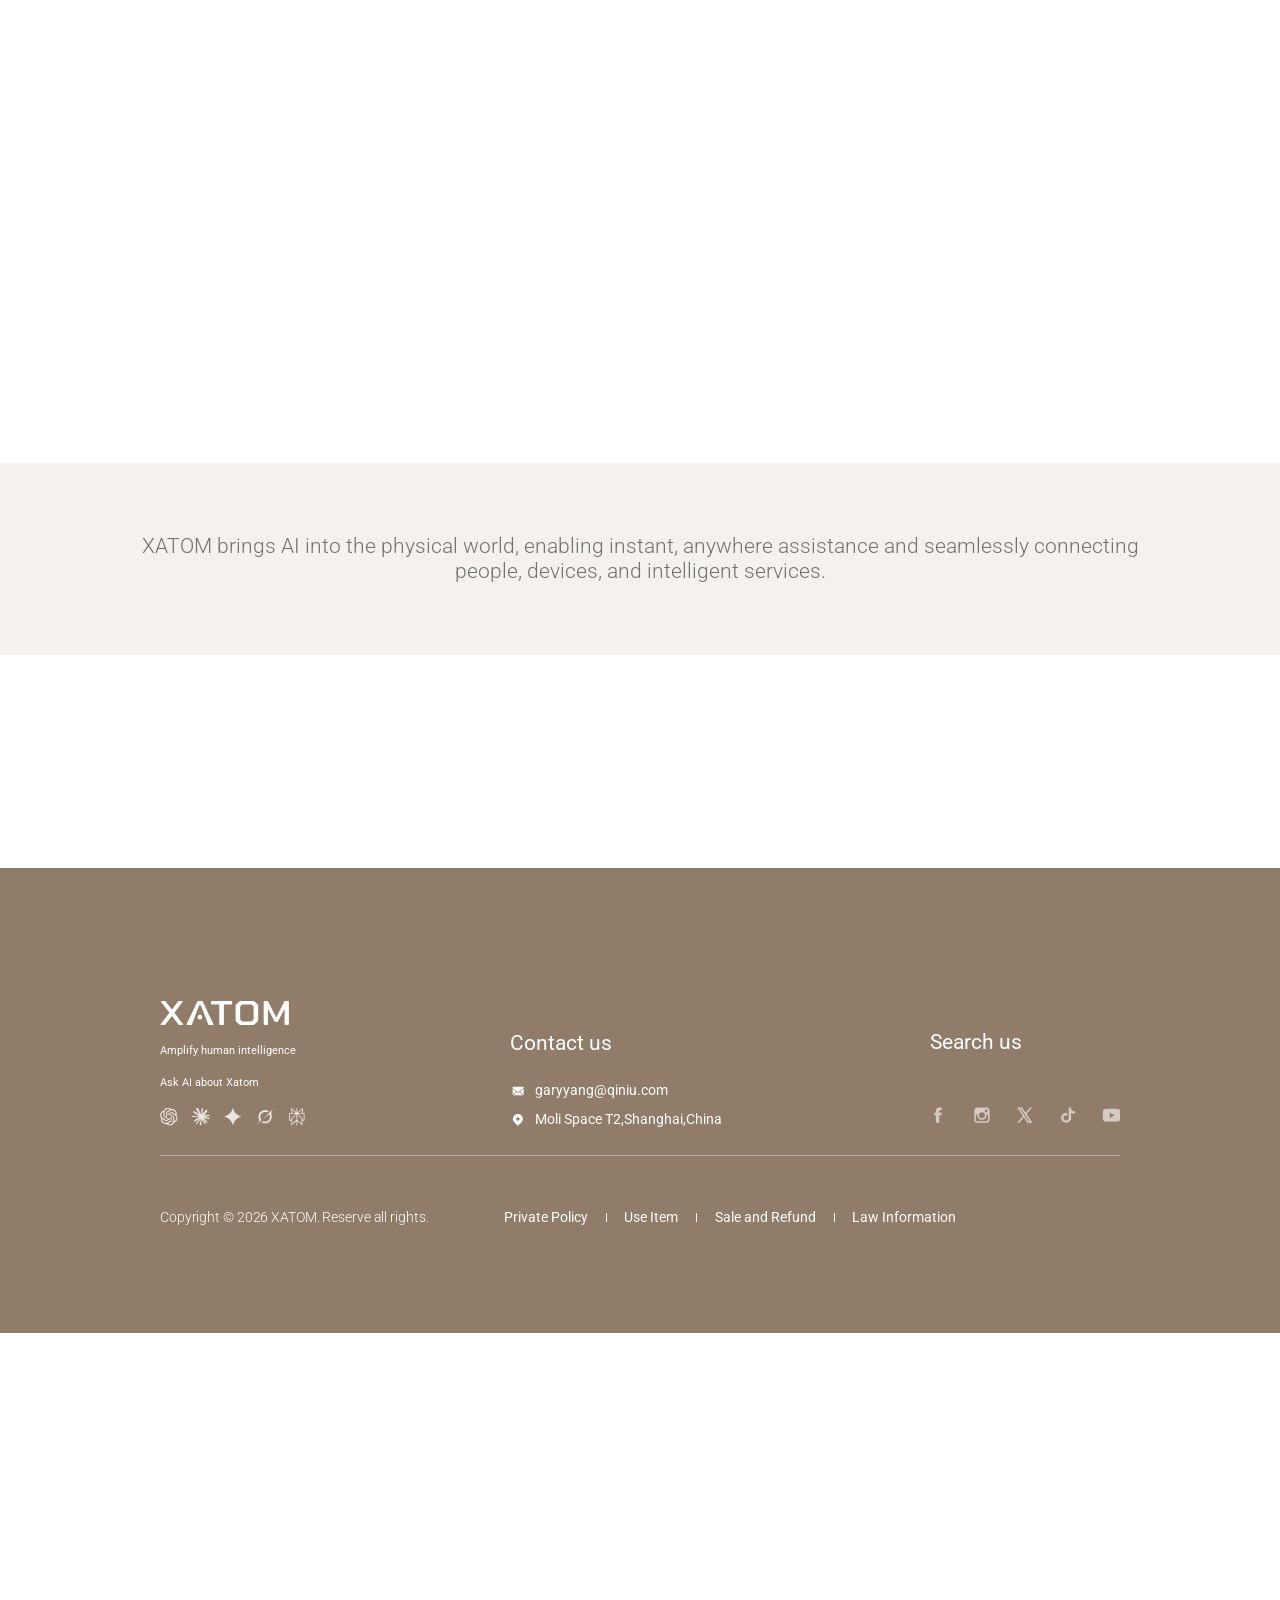
==== commit de6575c0: "Embed English brand film in responsive About banner" ====
--- a/about-us.html
+++ b/about-us.html
@@ -5,9 +5,9 @@
   <meta name="viewport" content="width=device-width, initial-scale=1.0" />
   <meta name="description" content="Learn about XATOM, the next-generation physical AI agent platform." />
   <title>About Us | XATOM</title>
-  <link rel="stylesheet" href="about.css?v=soft-video-return-1" />
+  <link rel="stylesheet" href="about.css?v=brand-film-2" />
   <link rel="stylesheet" href="footer.css?v=live-language-3" />
-  <link rel="stylesheet" href="about-mobile.css?v=live-language-3" />
+  <link rel="stylesheet" href="about-mobile.css?v=brand-film-4" />
   <link rel="stylesheet" href="mobile-navigation.css?v=site-language-1" />
   <link rel="stylesheet" href="scroll-motion.css?v=2" />
   <link rel="stylesheet" href="language-picker.css?v=header-language-icon-1" />
@@ -59,8 +59,9 @@
   <main class="about-page">
     <section class="about-hero" aria-label="XATOM brand film">
       <img class="about-hero-image" src="assets/about/about-hero.png" alt="XATOM physical AI agent in everyday life" />
+      <video id="about-brand-film" class="about-hero-video" autoplay muted playsinline preload="metadata" poster="assets/about/about-hero.png" aria-hidden="true" tabindex="-1" data-brand-film><source src="assets/about/brand-film-en.mp4" type="video/mp4" /></video>
       <div class="about-hero-overlay" aria-hidden="true"></div>
-      <button class="about-play" type="button" aria-label="Play XATOM brand film" aria-pressed="false" data-film-toggle>
+      <button class="about-play" type="button" aria-label="Play XATOM brand film" aria-pressed="false" aria-controls="about-brand-film" data-film-toggle>
         <img class="about-play-icon about-play-icon-play" src="assets/about/play-button.svg" alt="" />
         <img class="about-play-icon about-play-icon-pause" src="assets/about/pause-button.svg" alt="" />
       </button>
@@ -148,7 +149,7 @@
       </div>
     </div>
   </footer>
-  <script src="about.js?v=soft-video-return-1" defer></script>
+  <script src="about.js?v=brand-film-2" defer></script>
   <script src="mobile-navigation.js?v=site-language-1" defer></script>
   <script src="site-language.js?v=header-language-icon-1" defer></script>
   <script src="scroll-motion.js?v=3" defer></script>
--- a/about.css
+++ b/about.css
@@ -21,14 +21,19 @@
 .about-tool-icon svg{display:block;width:100%;height:100%}
 .about-tool-icon.about-bag{width:20px;height:18px}
 .about-page{width:1440px;overflow:hidden}
-.about-hero{position:relative;width:100%;height:587px;overflow:hidden;background:#ddd}
+.about-hero{position:relative;width:100%;height:auto;aspect-ratio:16 / 9;overflow:hidden;background:#ddd}
 .about-hero-image{position:absolute;inset:0;width:100%;height:100%;object-fit:cover}
-.about-hero-overlay{position:absolute;inset:0;background:rgba(0,0,0,.2)}
-.about-play{position:absolute;left:47px;bottom:31px;width:40px;height:40px;padding:0;border:0;border-radius:50%;background:transparent;cursor:pointer}
+.about-hero-video{position:absolute;z-index:1;inset:0;display:block;width:100%;height:100%;object-fit:contain;background:#000;opacity:0;pointer-events:none;transition:opacity .4s ease}
+.about-hero.is-film-visible .about-hero-video{opacity:1}
+.about-hero-overlay{position:absolute;z-index:2;inset:0;background:rgba(0,0,0,.2);pointer-events:none;transition:opacity .4s ease}
+.about-hero.is-film-visible .about-hero-overlay{opacity:0}
+.about-play{position:absolute;z-index:3;left:47px;bottom:31px;width:40px;height:40px;padding:0;border:0;border-radius:50%;background:transparent;cursor:pointer}
+.about-play:focus-visible{outline:2px solid #fff;outline-offset:4px}
 .about-play-icon{position:absolute;inset:0;width:40px;height:40px;display:block}
 .about-play-icon-pause{display:none}
 .about-play.is-playing .about-play-icon-play{display:none}
 .about-play.is-playing .about-play-icon-pause{display:block}
+@media(prefers-reduced-motion:reduce){.about-hero-video,.about-hero-overlay{transition:none}}
 .about-section{width:100%;display:flex;flex-direction:column;align-items:center}
 .about-heading{display:flex;flex-direction:column;align-items:center;justify-content:center;gap:23px;text-align:center}
 .about-heading h1,.about-heading h2{margin:0;color:#303030;font-size:48px;line-height:44px;font-weight:400;letter-spacing:-.9px}
--- a/about-mobile.css
+++ b/about-mobile.css
@@ -11,7 +11,7 @@
  .about-tools{display:none;width:100%;margin-top:12px;gap:20px}
  .about-nav:has(.is-open) .about-tools{display:flex}
  .about-page{width:100%;overflow:hidden}
- .about-hero{height:auto;aspect-ratio:4/3}
+ .about-hero{height:auto;aspect-ratio:16 / 9}
  .about-play{left:20px;bottom:20px;width:44px;height:44px}
  .about-play-icon{width:100%;height:100%}
  .about-section{height:auto;padding:48px 20px;gap:28px}
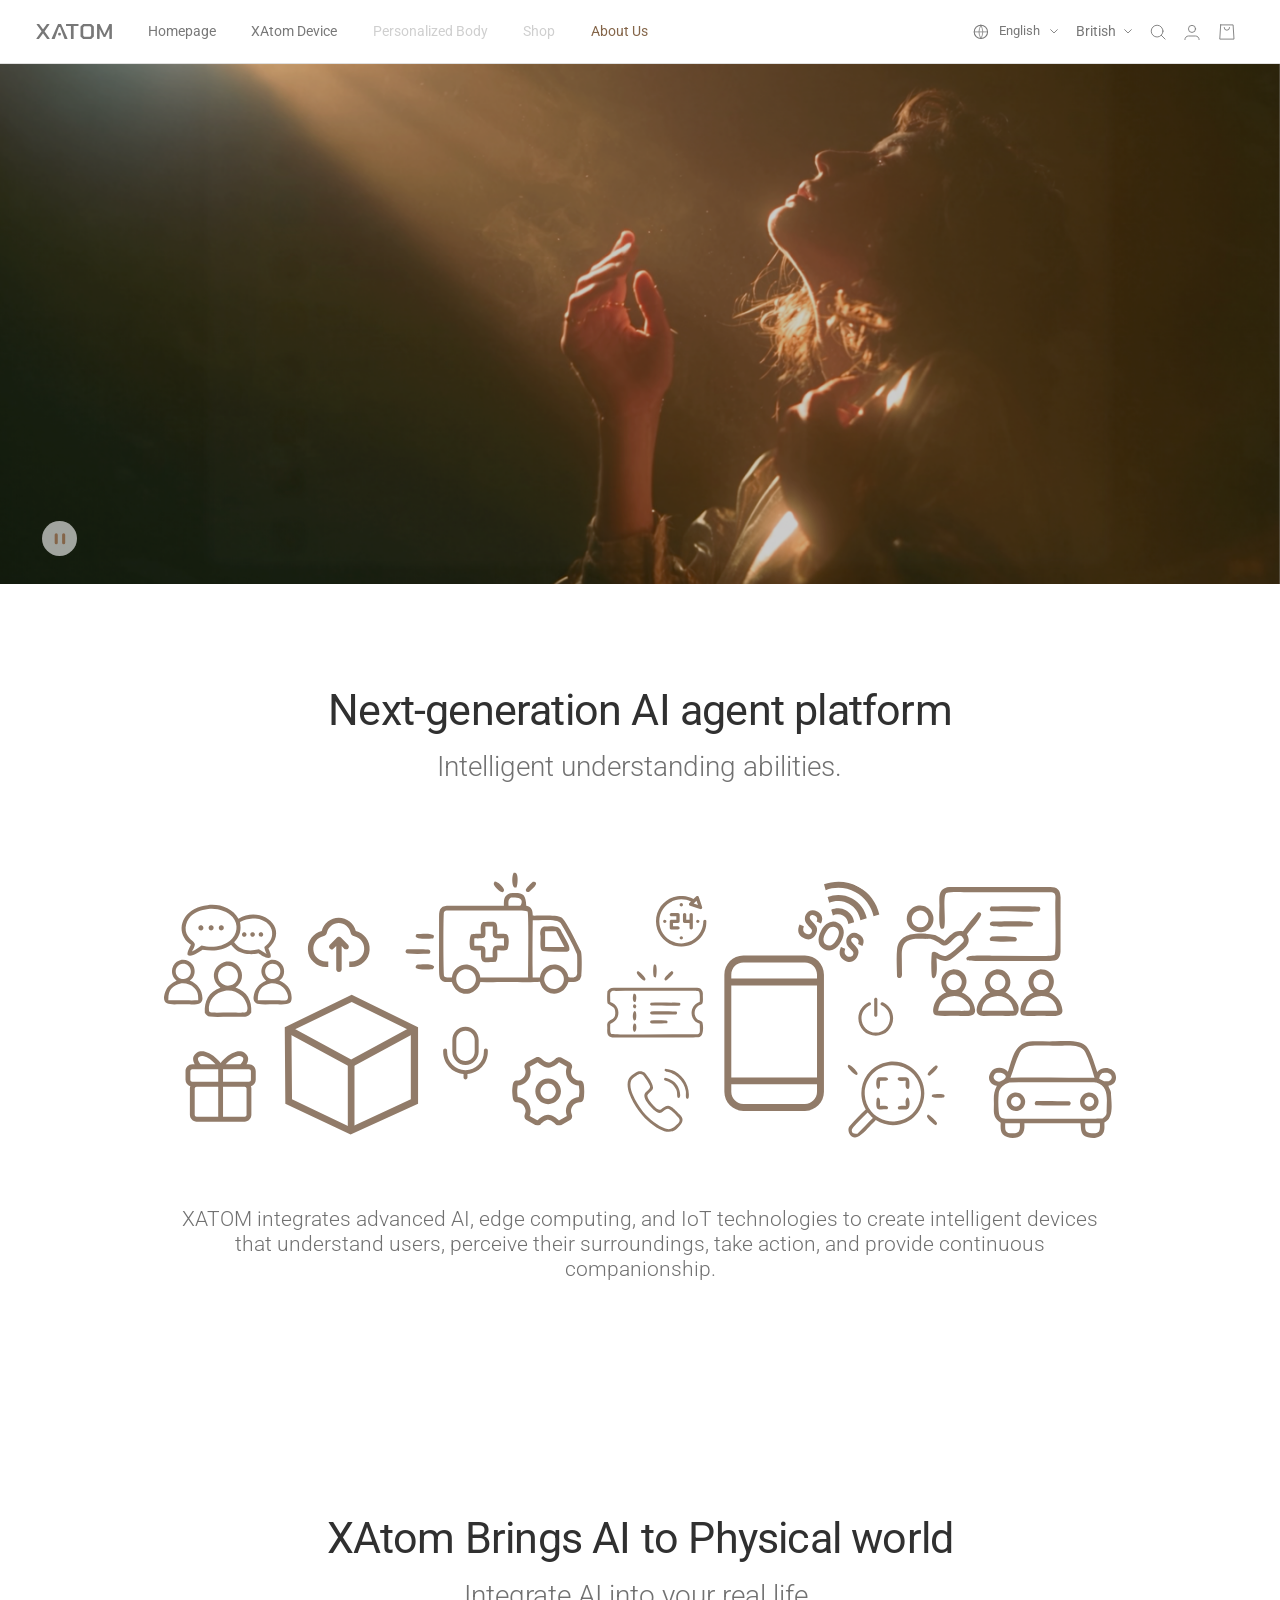
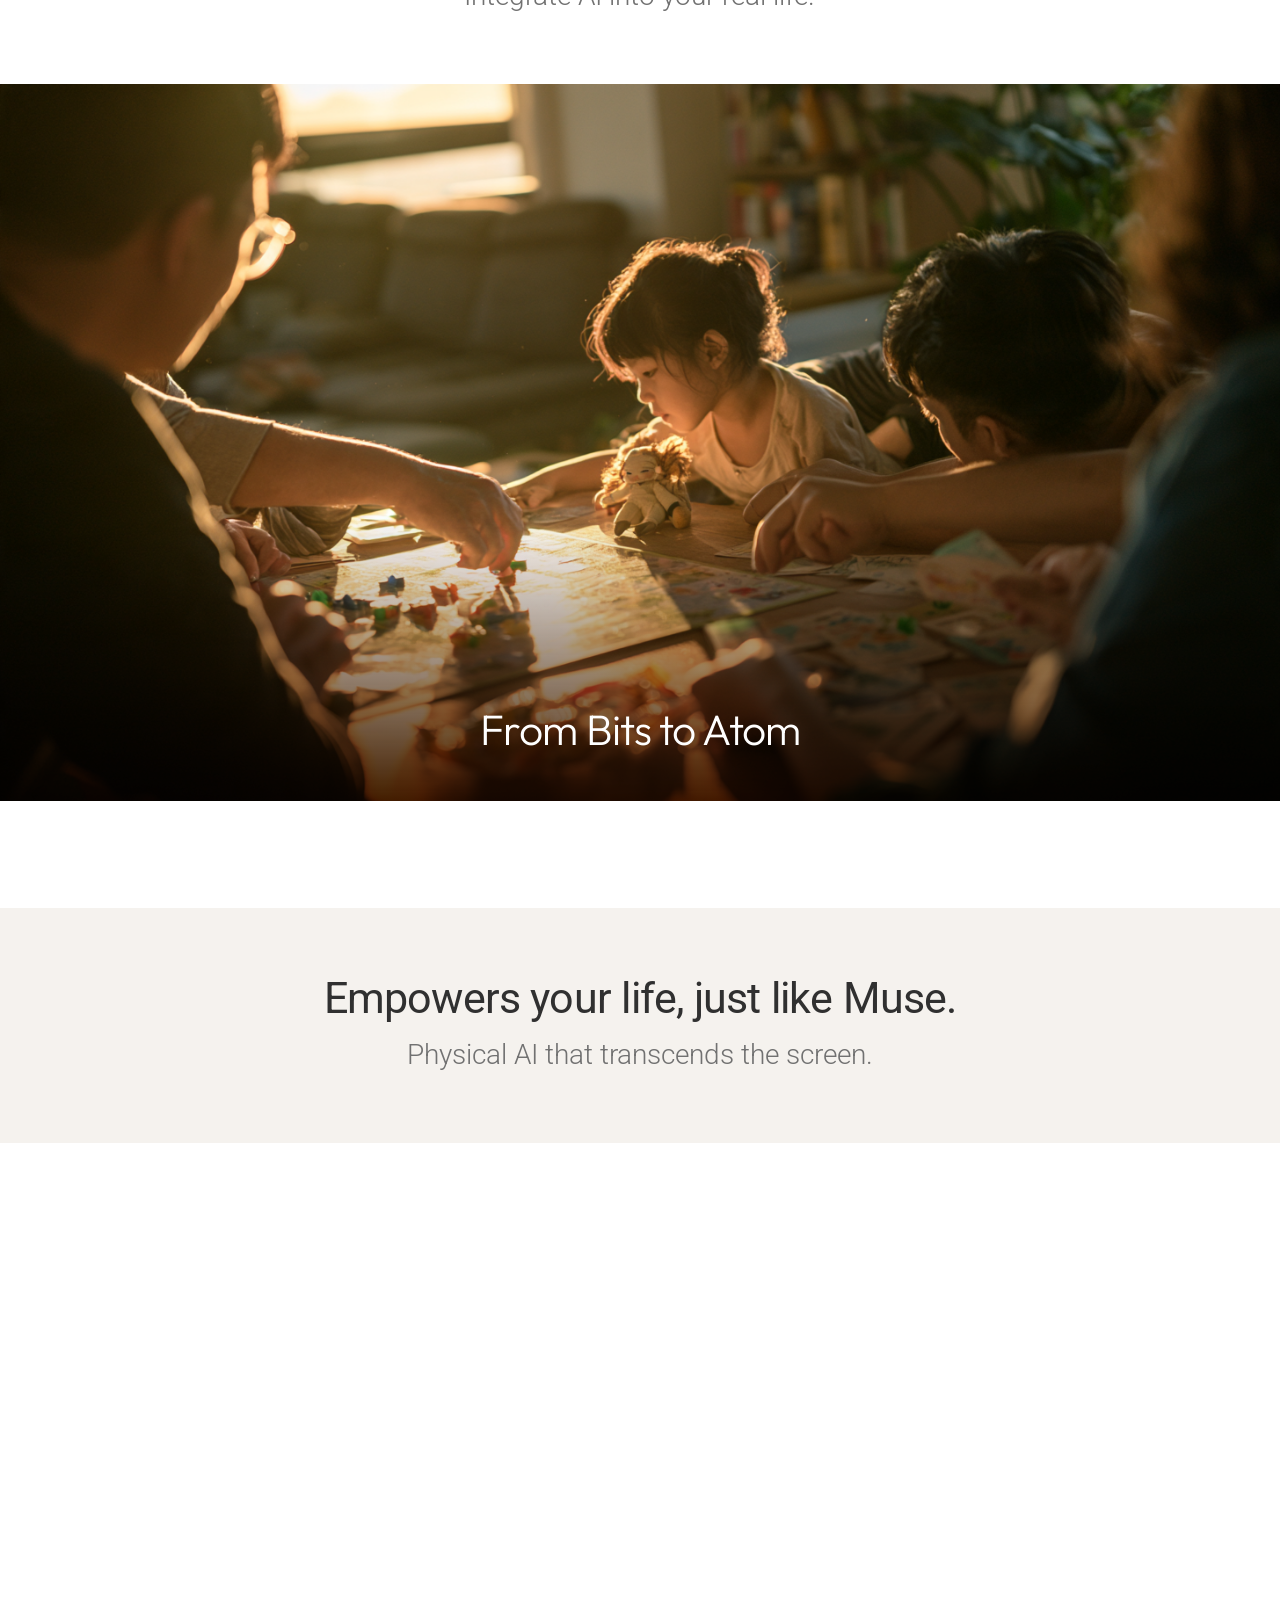
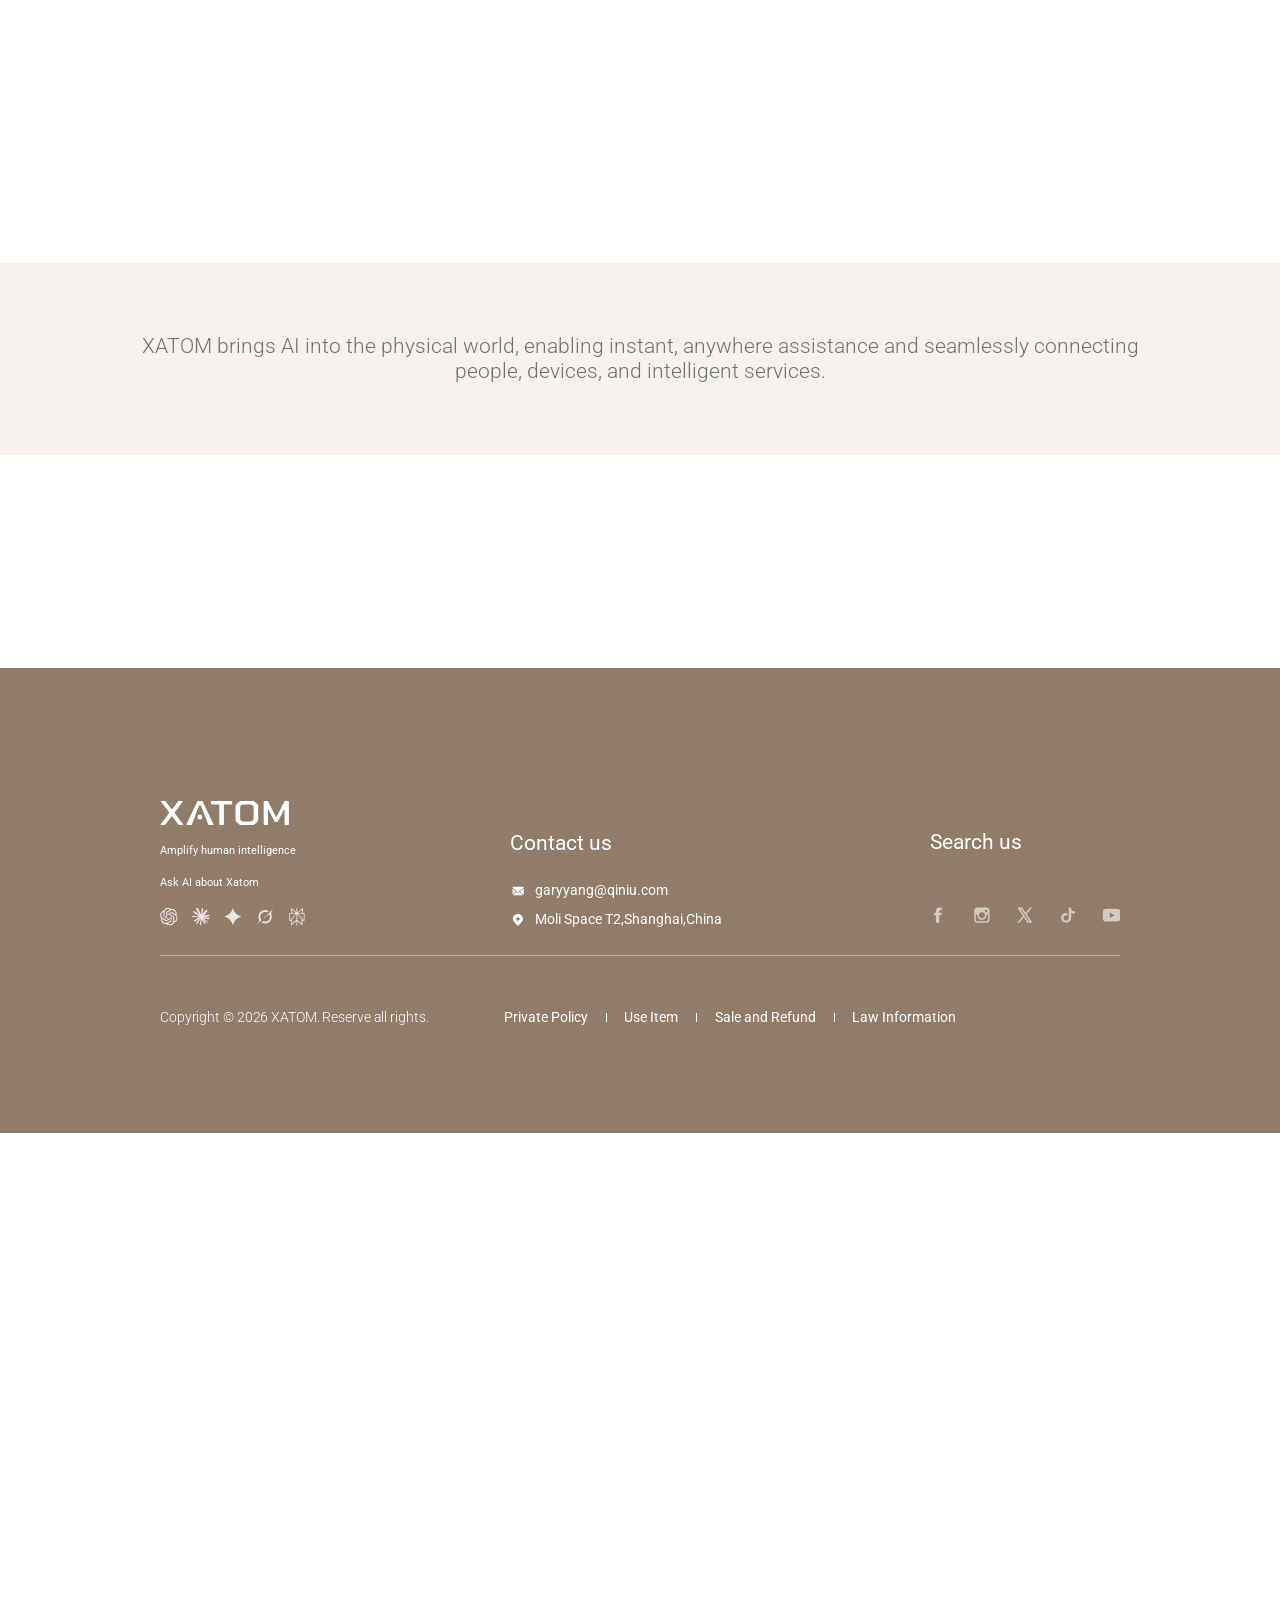
==== commit 821fa768: "Replace About film and fill wide banner without letterboxing" ====
--- a/about-us.html
+++ b/about-us.html
@@ -5,9 +5,9 @@
   <meta name="viewport" content="width=device-width, initial-scale=1.0" />
   <meta name="description" content="Learn about XATOM, the next-generation physical AI agent platform." />
   <title>About Us | XATOM</title>
-  <link rel="stylesheet" href="about.css?v=brand-film-2" />
+  <link rel="stylesheet" href="about.css?v=wide-brand-film-3" />
   <link rel="stylesheet" href="footer.css?v=live-language-3" />
-  <link rel="stylesheet" href="about-mobile.css?v=brand-film-4" />
+  <link rel="stylesheet" href="about-mobile.css?v=wide-brand-film-5" />
   <link rel="stylesheet" href="mobile-navigation.css?v=site-language-1" />
   <link rel="stylesheet" href="scroll-motion.css?v=2" />
   <link rel="stylesheet" href="language-picker.css?v=header-language-icon-1" />
@@ -59,7 +59,7 @@
   <main class="about-page">
     <section class="about-hero" aria-label="XATOM brand film">
       <img class="about-hero-image" src="assets/about/about-hero.png" alt="XATOM physical AI agent in everyday life" />
-      <video id="about-brand-film" class="about-hero-video" autoplay muted playsinline preload="metadata" poster="assets/about/about-hero.png" aria-hidden="true" tabindex="-1" data-brand-film><source src="assets/about/brand-film-en.mp4" type="video/mp4" /></video>
+      <video id="about-brand-film" class="about-hero-video" autoplay muted playsinline preload="metadata" poster="assets/about/about-hero.png" aria-hidden="true" tabindex="-1" data-brand-film><source src="assets/about/brand-film-en.mp4?v=timeline-20261020" type="video/mp4" /></video>
       <div class="about-hero-overlay" aria-hidden="true"></div>
       <button class="about-play" type="button" aria-label="Play XATOM brand film" aria-pressed="false" aria-controls="about-brand-film" data-film-toggle>
         <img class="about-play-icon about-play-icon-play" src="assets/about/play-button.svg" alt="" />
--- a/about.css
+++ b/about.css
@@ -21,9 +21,9 @@
 .about-tool-icon svg{display:block;width:100%;height:100%}
 .about-tool-icon.about-bag{width:20px;height:18px}
 .about-page{width:1440px;overflow:hidden}
-.about-hero{position:relative;width:100%;height:auto;aspect-ratio:16 / 9;overflow:hidden;background:#ddd}
+.about-hero{position:relative;width:100%;height:auto;aspect-ratio:1920 / 780;overflow:hidden;background:#ddd}
 .about-hero-image{position:absolute;inset:0;width:100%;height:100%;object-fit:cover}
-.about-hero-video{position:absolute;z-index:1;inset:0;display:block;width:100%;height:100%;object-fit:contain;background:#000;opacity:0;pointer-events:none;transition:opacity .4s ease}
+.about-hero-video{position:absolute;z-index:1;inset:0;display:block;width:100%;height:100%;object-fit:cover;background:#000;opacity:0;pointer-events:none;transition:opacity .4s ease}
 .about-hero.is-film-visible .about-hero-video{opacity:1}
 .about-hero-overlay{position:absolute;z-index:2;inset:0;background:rgba(0,0,0,.2);pointer-events:none;transition:opacity .4s ease}
 .about-hero.is-film-visible .about-hero-overlay{opacity:0}
--- a/about-mobile.css
+++ b/about-mobile.css
@@ -11,7 +11,7 @@
  .about-tools{display:none;width:100%;margin-top:12px;gap:20px}
  .about-nav:has(.is-open) .about-tools{display:flex}
  .about-page{width:100%;overflow:hidden}
- .about-hero{height:auto;aspect-ratio:16 / 9}
+ .about-hero{height:auto;aspect-ratio:1920 / 780}
  .about-play{left:20px;bottom:20px;width:44px;height:44px}
  .about-play-icon{width:100%;height:100%}
  .about-section{height:auto;padding:48px 20px;gap:28px}
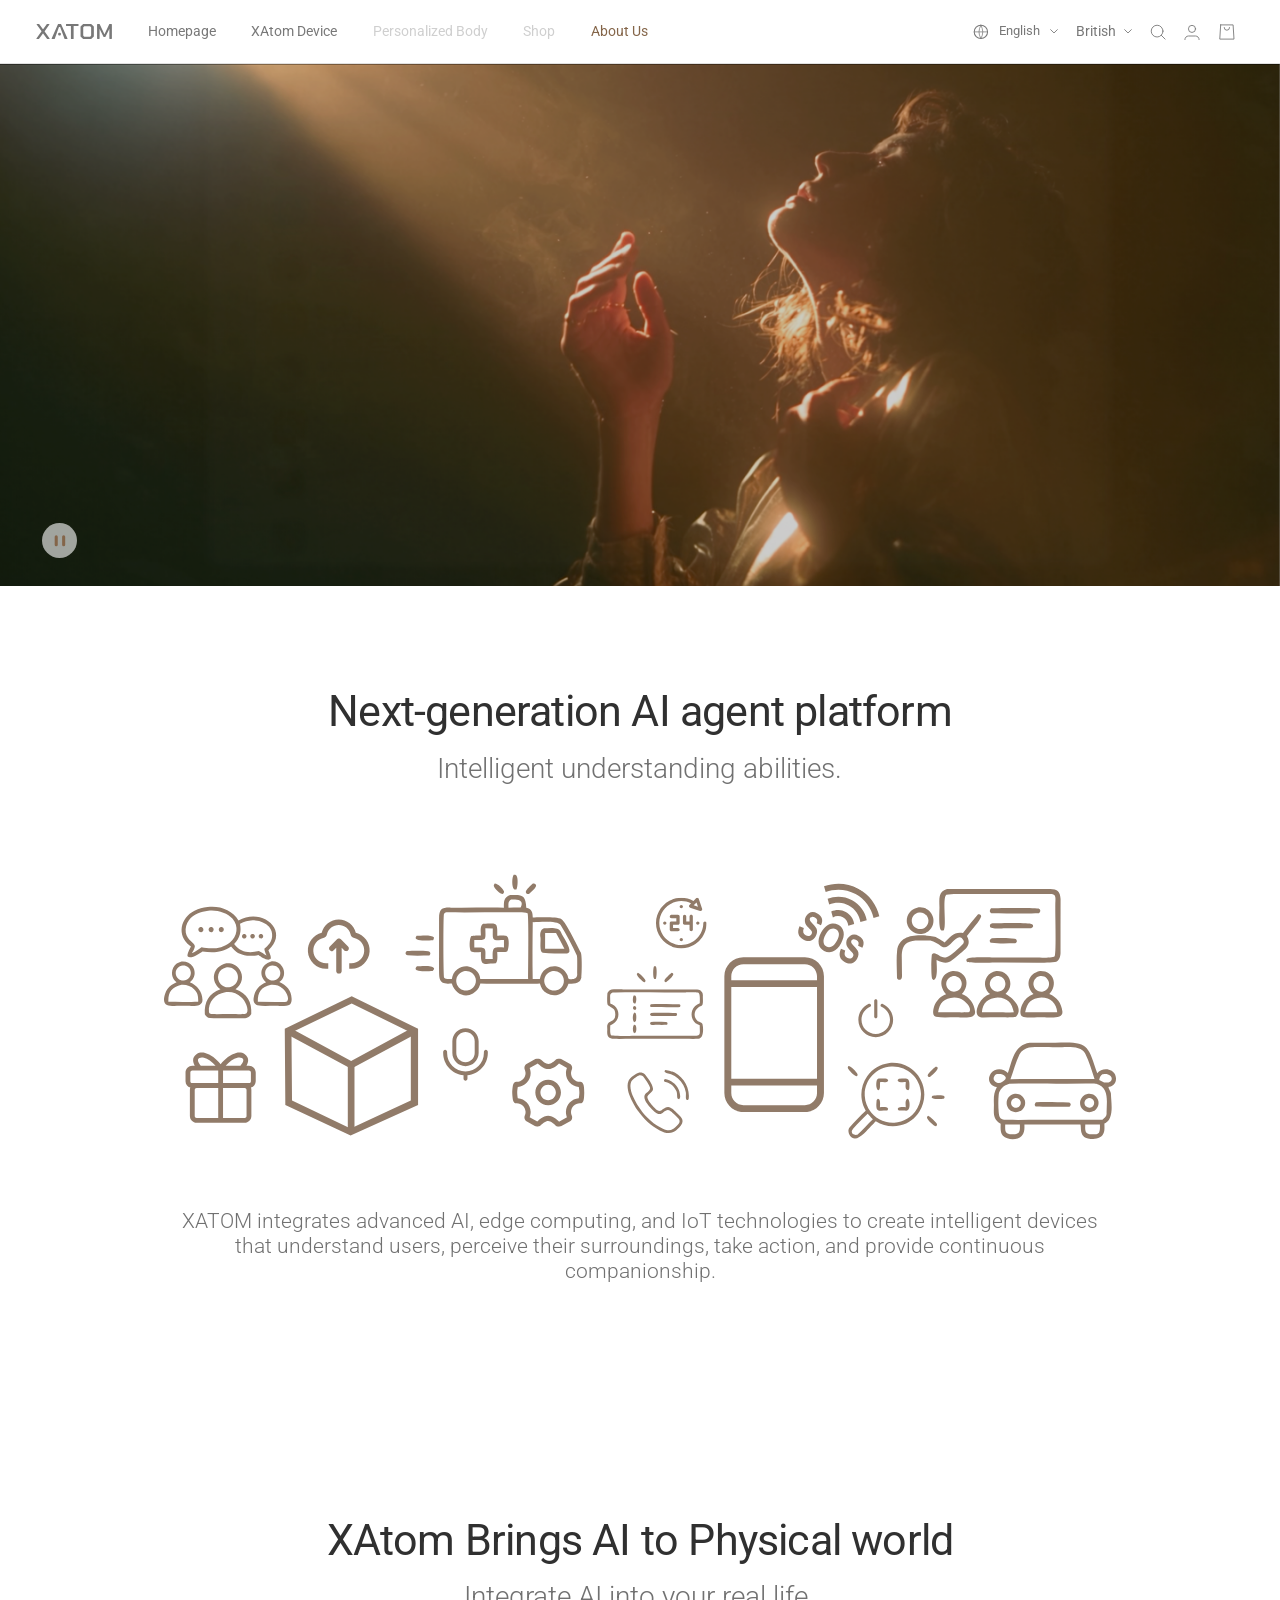
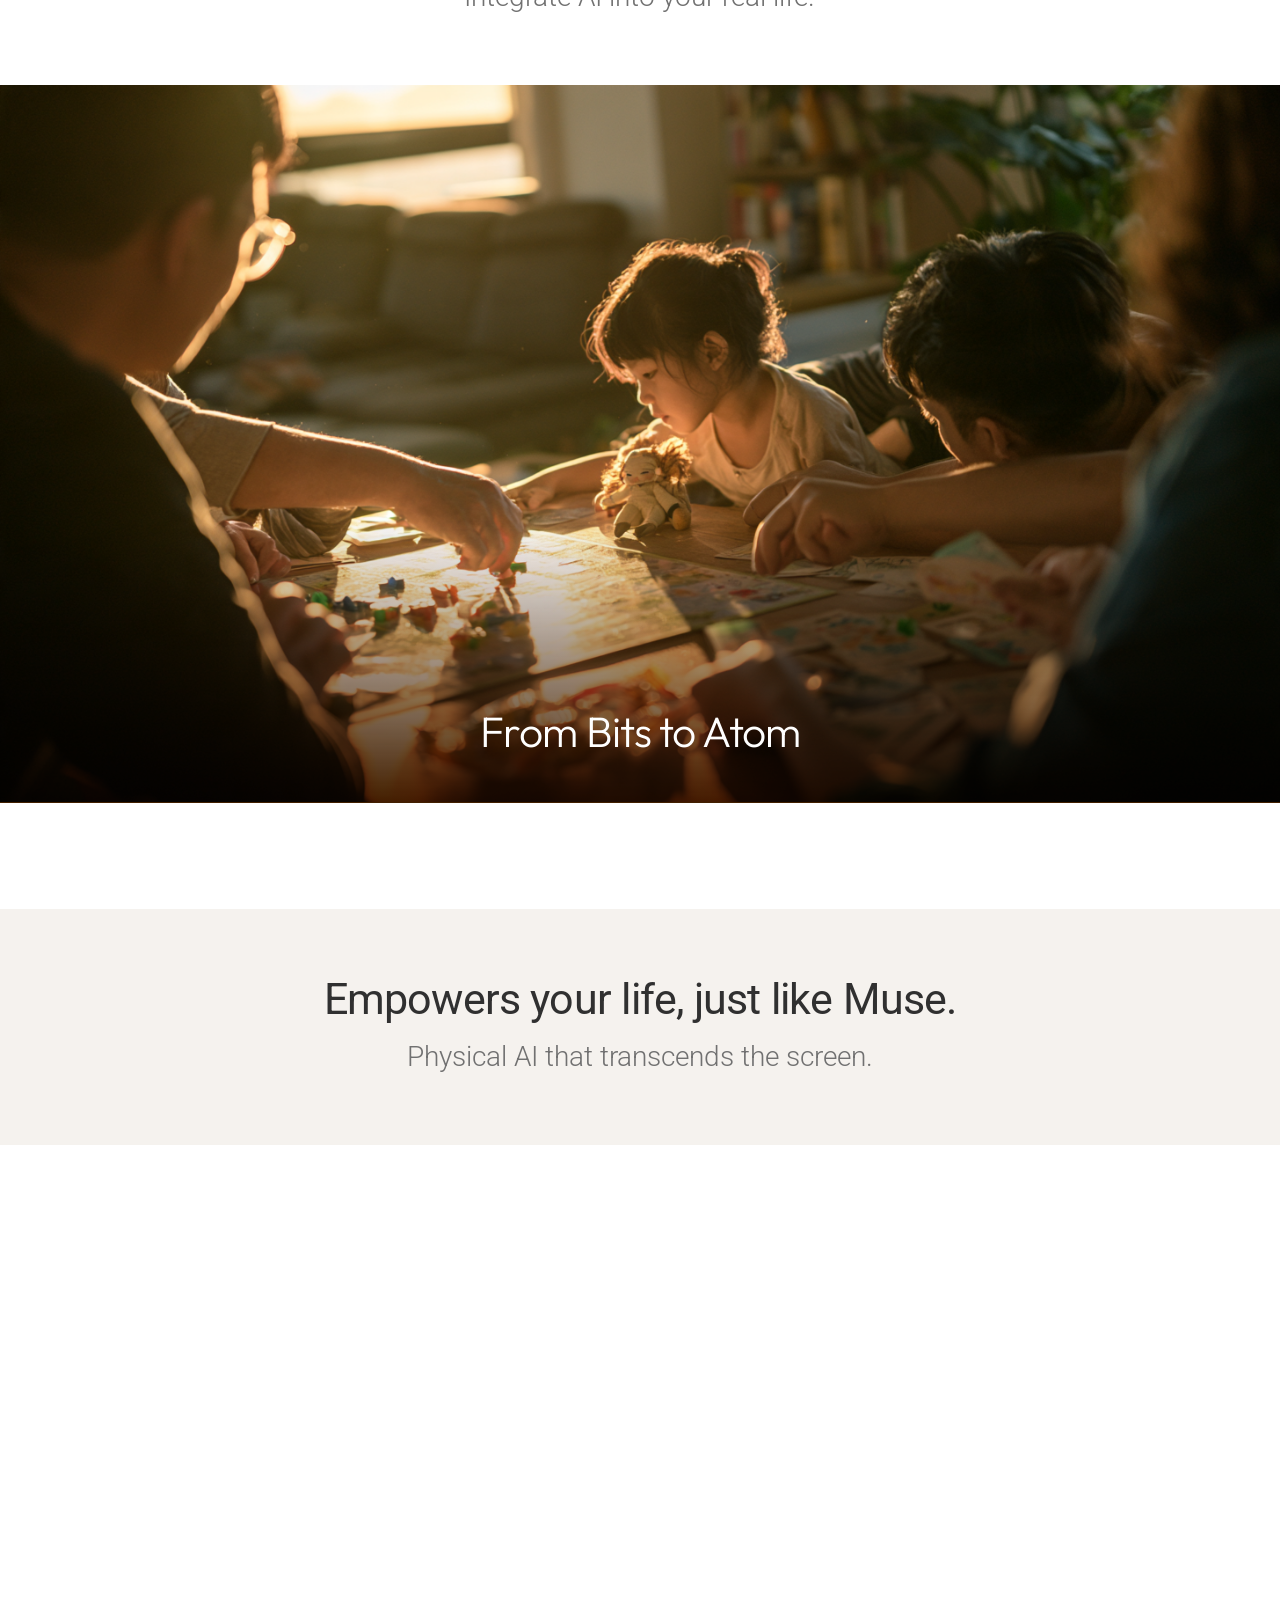
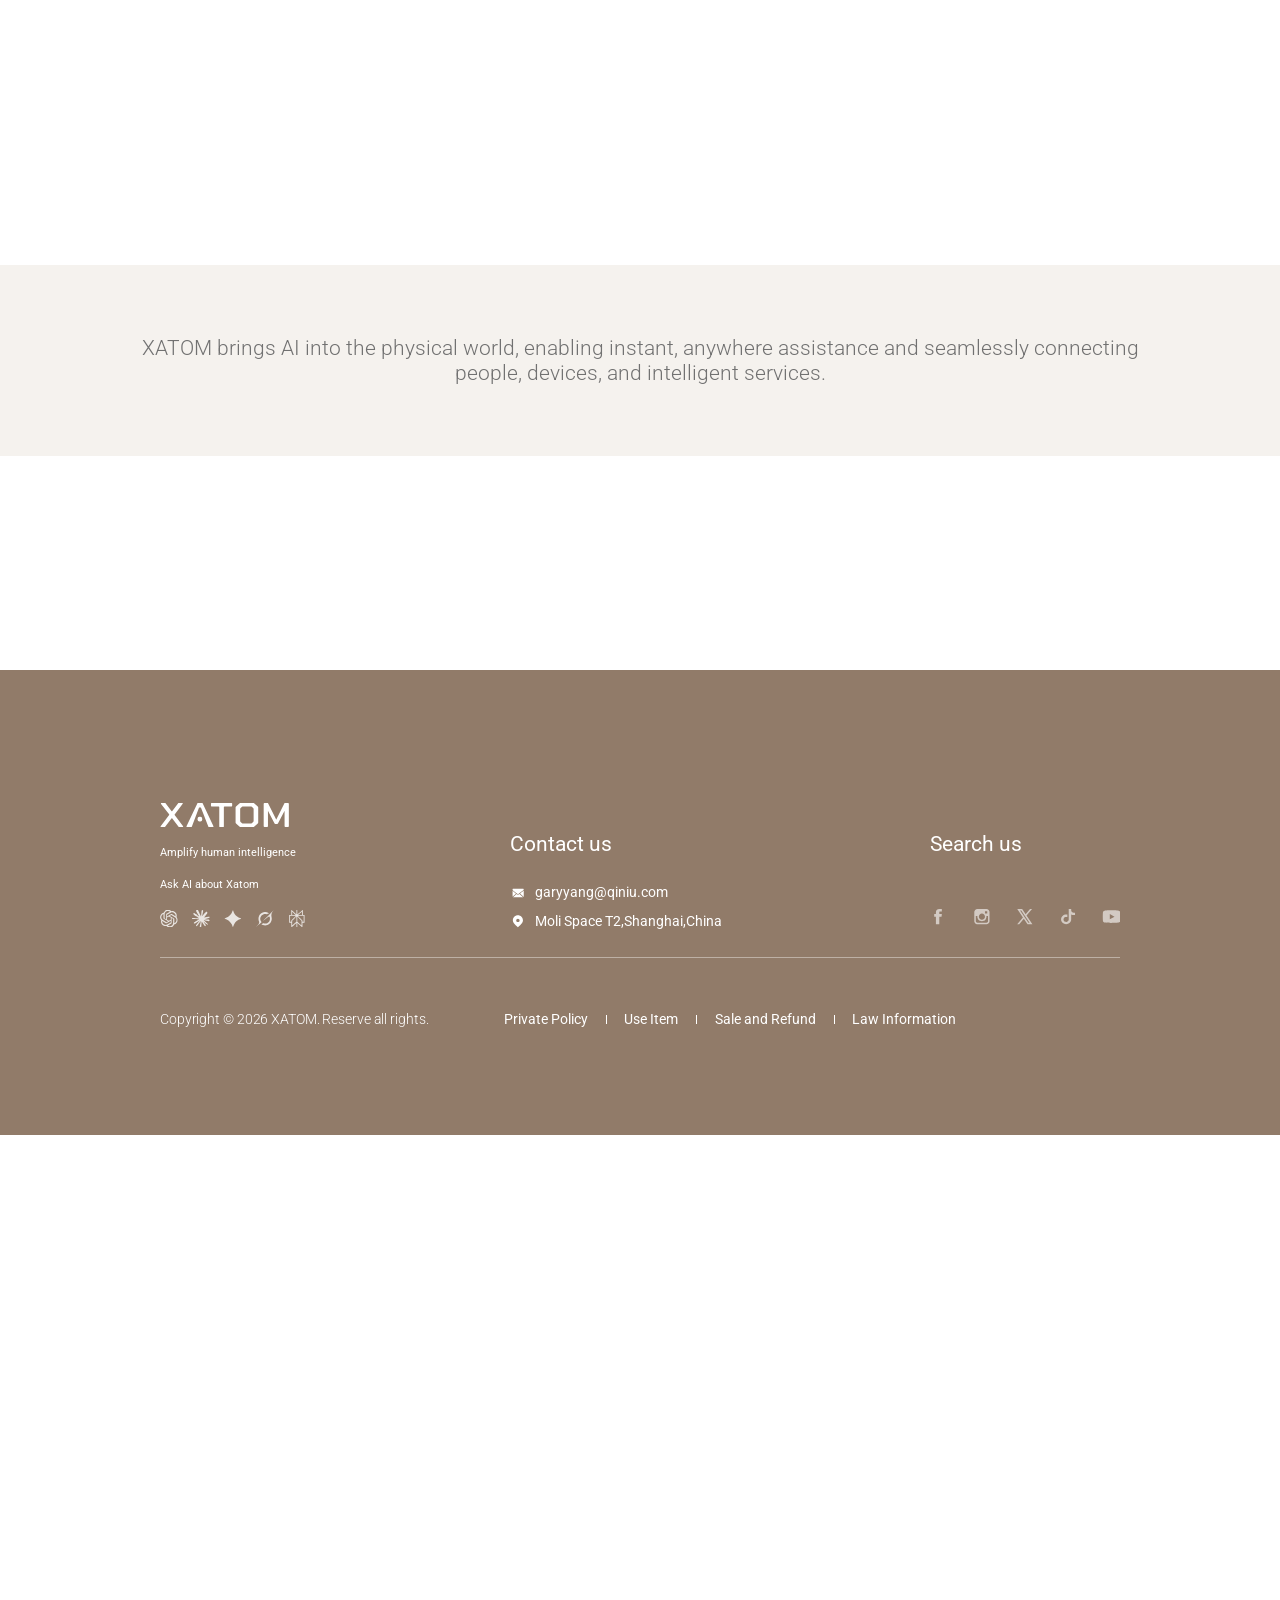
==== commit 6edcc930: "Size About banner from full native video dimensions" ====
--- a/about-us.html
+++ b/about-us.html
@@ -5,9 +5,9 @@
   <meta name="viewport" content="width=device-width, initial-scale=1.0" />
   <meta name="description" content="Learn about XATOM, the next-generation physical AI agent platform." />
   <title>About Us | XATOM</title>
-  <link rel="stylesheet" href="about.css?v=wide-brand-film-3" />
+  <link rel="stylesheet" href="about.css?v=native-video-size-4" />
   <link rel="stylesheet" href="footer.css?v=live-language-3" />
-  <link rel="stylesheet" href="about-mobile.css?v=wide-brand-film-5" />
+  <link rel="stylesheet" href="about-mobile.css?v=native-video-size-6" />
   <link rel="stylesheet" href="mobile-navigation.css?v=site-language-1" />
   <link rel="stylesheet" href="scroll-motion.css?v=2" />
   <link rel="stylesheet" href="language-picker.css?v=header-language-icon-1" />
@@ -59,7 +59,7 @@
   <main class="about-page">
     <section class="about-hero" aria-label="XATOM brand film">
       <img class="about-hero-image" src="assets/about/about-hero.png" alt="XATOM physical AI agent in everyday life" />
-      <video id="about-brand-film" class="about-hero-video" autoplay muted playsinline preload="metadata" poster="assets/about/about-hero.png" aria-hidden="true" tabindex="-1" data-brand-film><source src="assets/about/brand-film-en.mp4?v=timeline-20261020" type="video/mp4" /></video>
+      <video id="about-brand-film" class="about-hero-video" width="1920" height="1080" autoplay muted playsinline preload="metadata" poster="assets/about/about-hero.png" aria-hidden="true" tabindex="-1" data-brand-film><source src="assets/about/brand-film-en.mp4?v=timeline-20261020" type="video/mp4" /></video>
       <div class="about-hero-overlay" aria-hidden="true"></div>
       <button class="about-play" type="button" aria-label="Play XATOM brand film" aria-pressed="false" aria-controls="about-brand-film" data-film-toggle>
         <img class="about-play-icon about-play-icon-play" src="assets/about/play-button.svg" alt="" />
--- a/about.css
+++ b/about.css
@@ -21,9 +21,9 @@
 .about-tool-icon svg{display:block;width:100%;height:100%}
 .about-tool-icon.about-bag{width:20px;height:18px}
 .about-page{width:1440px;overflow:hidden}
-.about-hero{position:relative;width:100%;height:auto;aspect-ratio:1920 / 780;overflow:hidden;background:#ddd}
+.about-hero{position:relative;width:100%;height:auto;overflow:hidden;background:#ddd}
 .about-hero-image{position:absolute;inset:0;width:100%;height:100%;object-fit:cover}
-.about-hero-video{position:absolute;z-index:1;inset:0;display:block;width:100%;height:100%;object-fit:cover;background:#000;opacity:0;pointer-events:none;transition:opacity .4s ease}
+.about-hero-video{position:relative;z-index:1;display:block;width:100%;height:auto;object-fit:contain;background:#000;opacity:0;pointer-events:none;transition:opacity .4s ease}
 .about-hero.is-film-visible .about-hero-video{opacity:1}
 .about-hero-overlay{position:absolute;z-index:2;inset:0;background:rgba(0,0,0,.2);pointer-events:none;transition:opacity .4s ease}
 .about-hero.is-film-visible .about-hero-overlay{opacity:0}
--- a/about-mobile.css
+++ b/about-mobile.css
@@ -11,7 +11,6 @@
  .about-tools{display:none;width:100%;margin-top:12px;gap:20px}
  .about-nav:has(.is-open) .about-tools{display:flex}
  .about-page{width:100%;overflow:hidden}
- .about-hero{height:auto;aspect-ratio:1920 / 780}
  .about-play{left:20px;bottom:20px;width:44px;height:44px}
  .about-play-icon{width:100%;height:100%}
  .about-section{height:auto;padding:48px 20px;gap:28px}
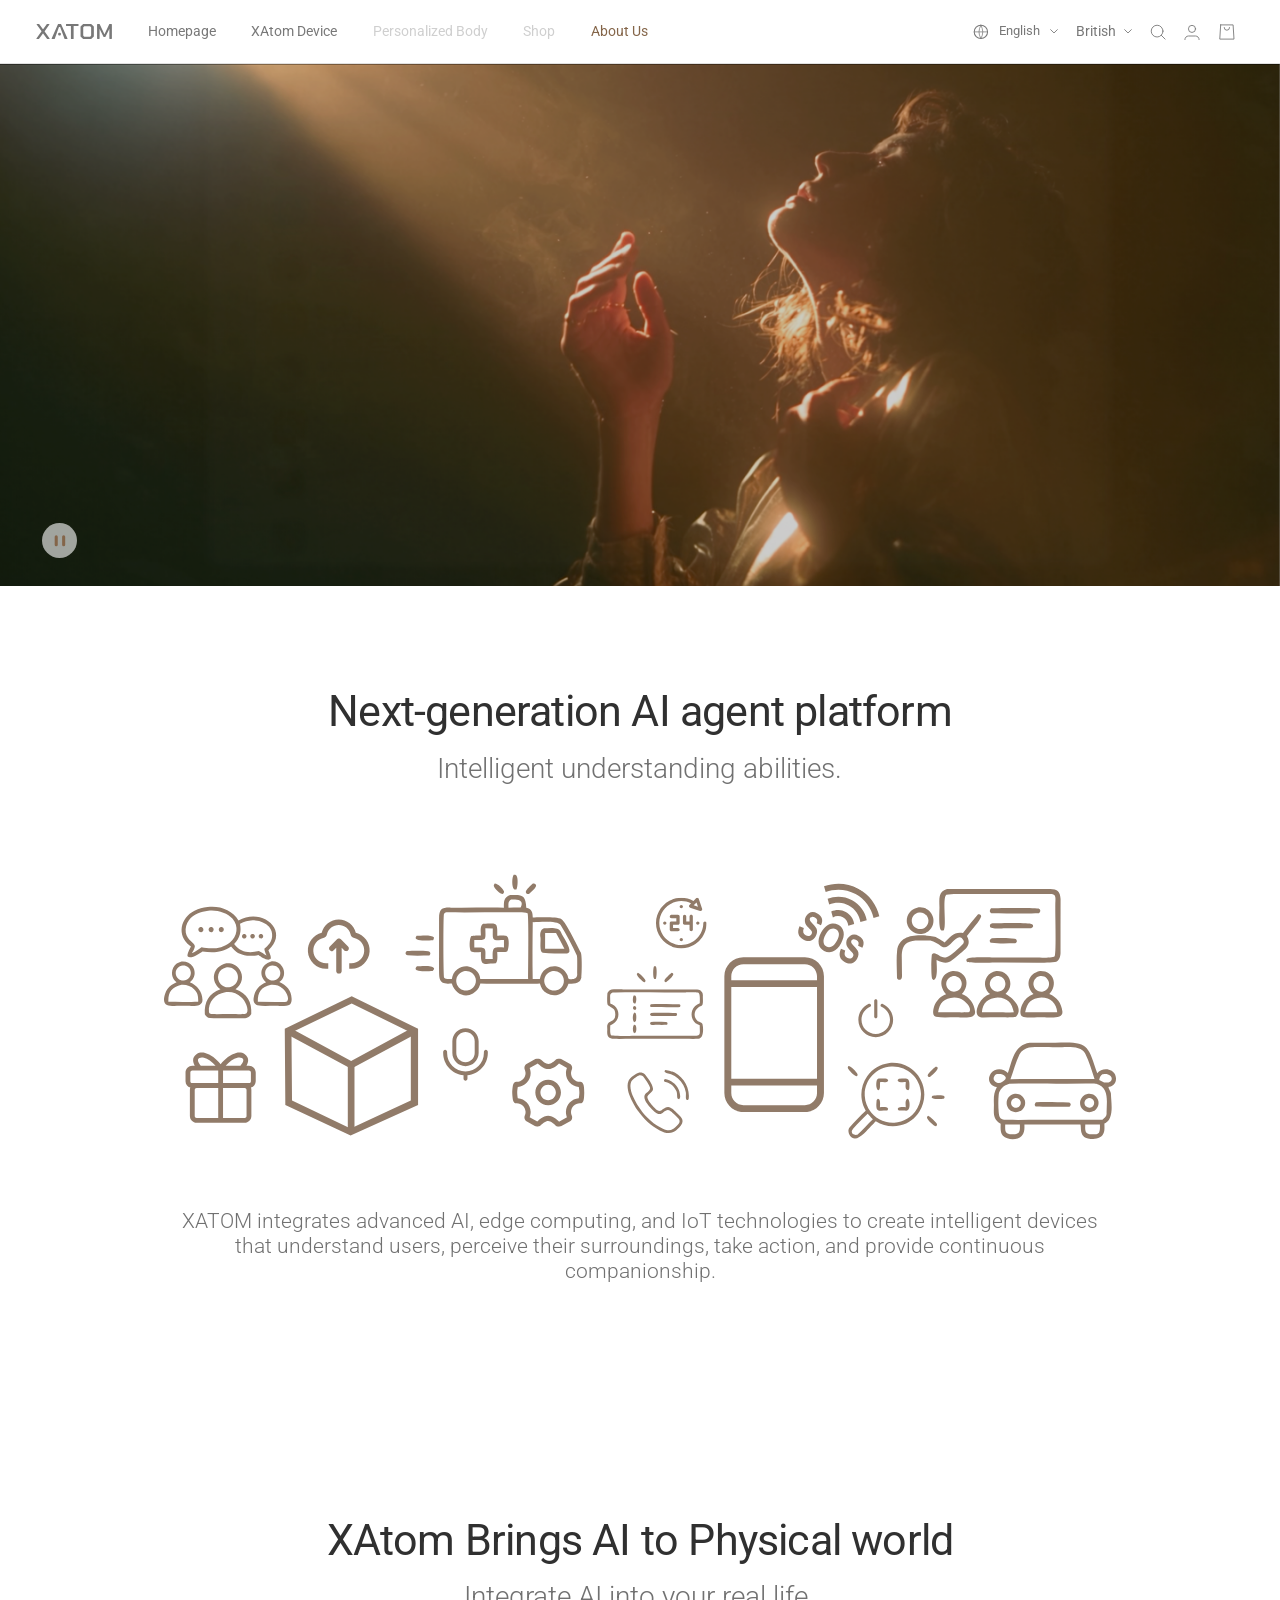
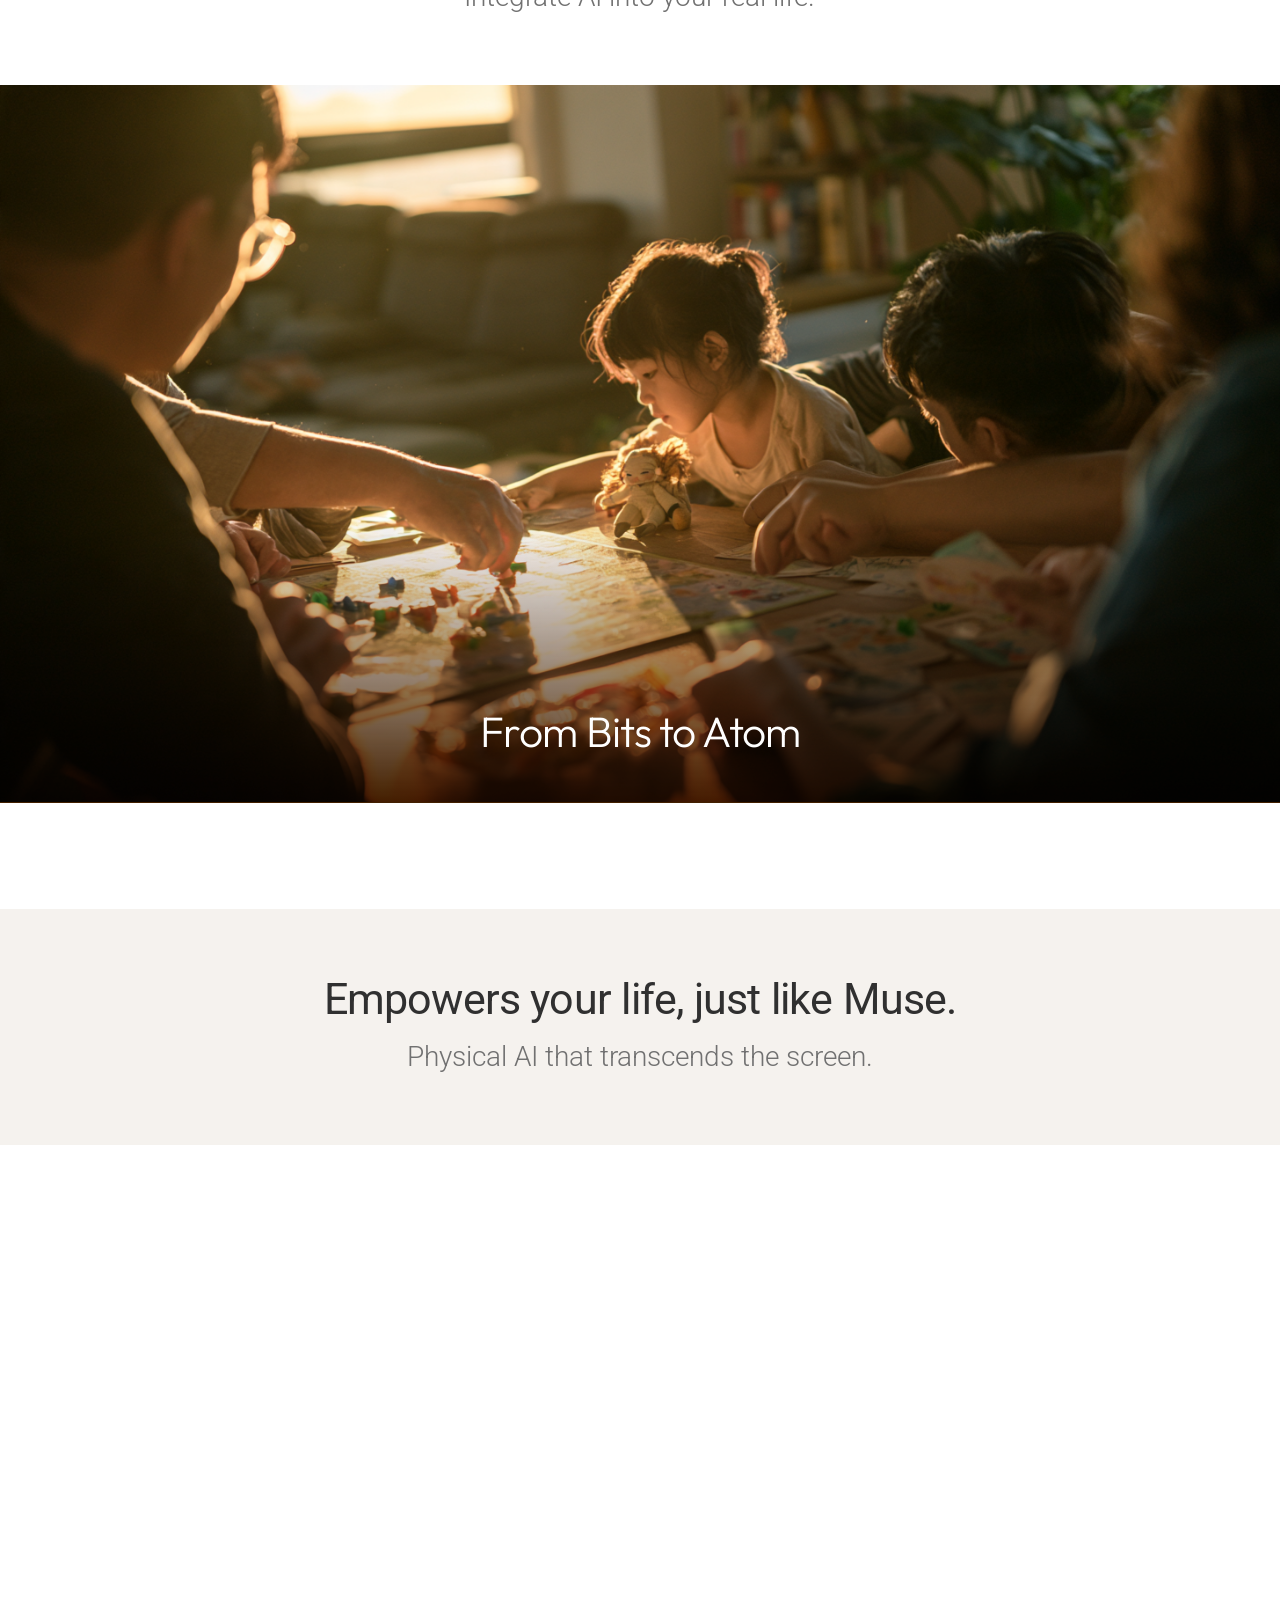
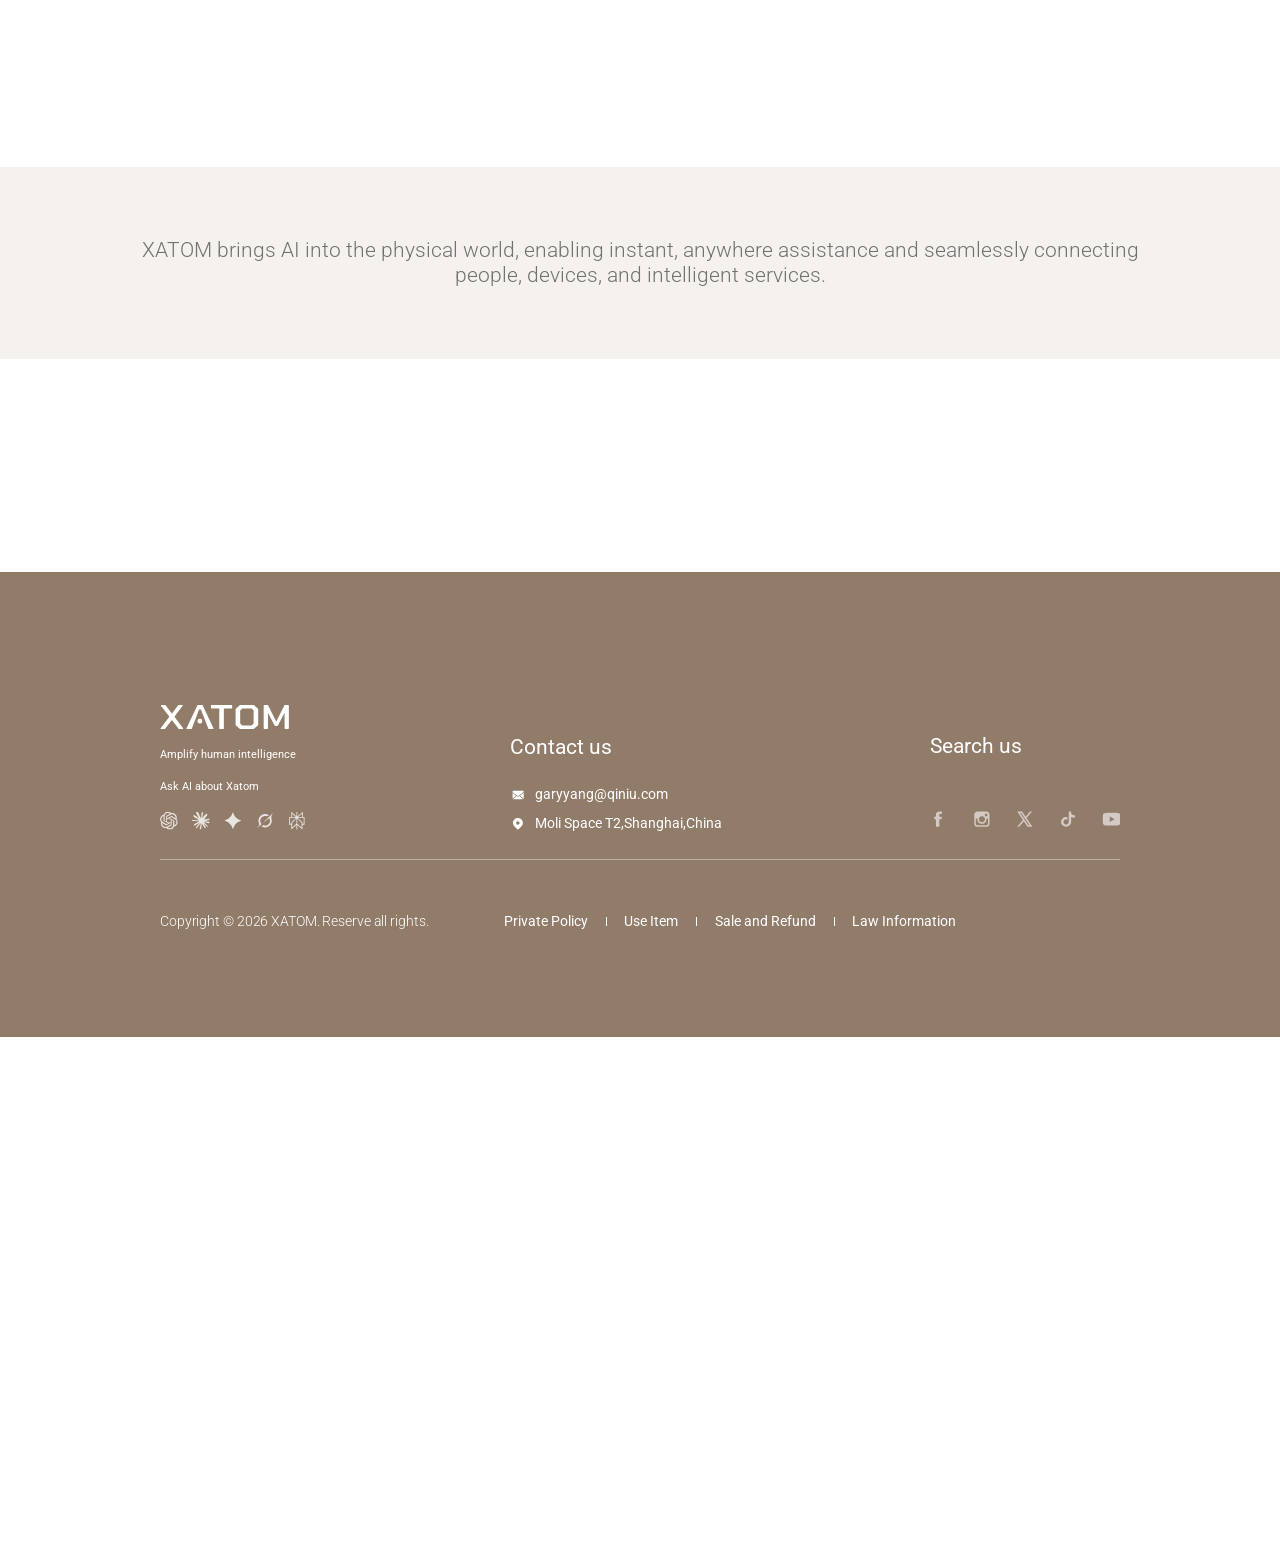
==== commit c2fc549c: "Crop physical companion video to marked 700px frame" ====
--- a/about-us.html
+++ b/about-us.html
@@ -5,9 +5,9 @@
   <meta name="viewport" content="width=device-width, initial-scale=1.0" />
   <meta name="description" content="Learn about XATOM, the next-generation physical AI agent platform." />
   <title>About Us | XATOM</title>
-  <link rel="stylesheet" href="about.css?v=native-video-size-4" />
+  <link rel="stylesheet" href="about.css?v=physical-crop-700-1" />
   <link rel="stylesheet" href="footer.css?v=live-language-3" />
-  <link rel="stylesheet" href="about-mobile.css?v=native-video-size-6" />
+  <link rel="stylesheet" href="about-mobile.css?v=physical-crop-700-1" />
   <link rel="stylesheet" href="mobile-navigation.css?v=site-language-1" />
   <link rel="stylesheet" href="scroll-motion.css?v=2" />
   <link rel="stylesheet" href="language-picker.css?v=header-language-icon-1" />
@@ -59,7 +59,7 @@
   <main class="about-page">
     <section class="about-hero" aria-label="XATOM brand film">
       <img class="about-hero-image" src="assets/about/about-hero.png" alt="XATOM physical AI agent in everyday life" />
-      <video id="about-brand-film" class="about-hero-video" width="1920" height="1080" autoplay muted playsinline preload="metadata" poster="assets/about/about-hero.png" aria-hidden="true" tabindex="-1" data-brand-film><source src="assets/about/brand-film-en.mp4?v=timeline-20261020" type="video/mp4" /></video>
+      <video id="about-brand-film" class="about-hero-video" width="1920" height="892" autoplay muted playsinline preload="metadata" poster="assets/about/about-hero.png" aria-hidden="true" tabindex="-1" data-brand-film><source src="assets/about/brand-film-en.mp4?v=timeline-20261020-v2" type="video/mp4" /></video>
       <div class="about-hero-overlay" aria-hidden="true"></div>
       <button class="about-play" type="button" aria-label="Play XATOM brand film" aria-pressed="false" aria-controls="about-brand-film" data-film-toggle>
         <img class="about-play-icon about-play-icon-play" src="assets/about/play-button.svg" alt="" />
--- a/about.css
+++ b/about.css
@@ -50,9 +50,10 @@
 .bits-gradient{position:absolute;z-index:2;inset:auto 0 0;height:396px;background:linear-gradient(0deg,#432000 0%,rgba(255,255,255,0) 80.769%);mix-blend-mode:multiply}
 .bits-visual>p{position:absolute;z-index:3;left:50%;bottom:55px;transform:translateX(-50%);margin:0;color:#fff;font-family:Outfit!important;font-size:48px;line-height:52px;font-weight:300;letter-spacing:-1px;white-space:nowrap}
 .about-physical{height:auto;padding:80px 0;gap:80px;background:#f5f2ee}
-.physical-visual{position:relative;width:100%;height:auto;aspect-ratio:1440 / 810;flex:none;overflow:hidden;background:#fff}
-.physical-video{position:absolute;inset:0;display:block;width:100%;height:100%;max-width:none;object-fit:cover;object-position:center}
+.physical-visual{position:relative;width:100%;height:auto;aspect-ratio:1440 / 700;flex:none;overflow:hidden;background:#fff}
+.physical-video{position:absolute;inset:0;display:block;width:100%;height:100%;max-width:none;object-fit:cover;object-position:center bottom}
 .video-frame-transition{position:absolute;z-index:1;inset:0;display:block;width:100%;height:100%;object-fit:cover;object-position:center;pointer-events:none}
+.physical-visual .video-frame-transition{object-position:center bottom}
 .physical-copy{width:1132px;margin:0;color:#717171;font-size:24px;line-height:27.73px;font-weight:300;text-align:center}
 .about-footer{width:1440px;height:523px;margin-top:240px;padding:120px 0;background:#917b69;color:#fff}
 .about-footer-inner{width:1080px;height:283px;margin:0 auto;display:flex;flex-direction:column;gap:60px}
--- a/about-mobile.css
+++ b/about-mobile.css
@@ -22,7 +22,7 @@
  .platform-content>p,.physical-copy{width:100%;font-size:14px;line-height:1.6;text-align:left}
  .bits-visual{height:auto;aspect-ratio:4/3;border-radius:12px}
  .bits-visual>p{left:20px;right:20px;bottom:24px;transform:none;font-size:20px;line-height:1.2;white-space:normal;text-align:center}
- .physical-visual{height:auto;aspect-ratio:1440 / 810;border-radius:12px}
+ .physical-visual{height:auto;border-radius:12px}
  .physical-video{inset:0;width:100%;height:100%;object-fit:cover}
  .site-footer{width:100%;height:auto;padding:48px 24px;margin-top:40px}
  .site-footer-inner,.site-footer-top,.site-footer-bottom{width:100%;height:auto;gap:32px}
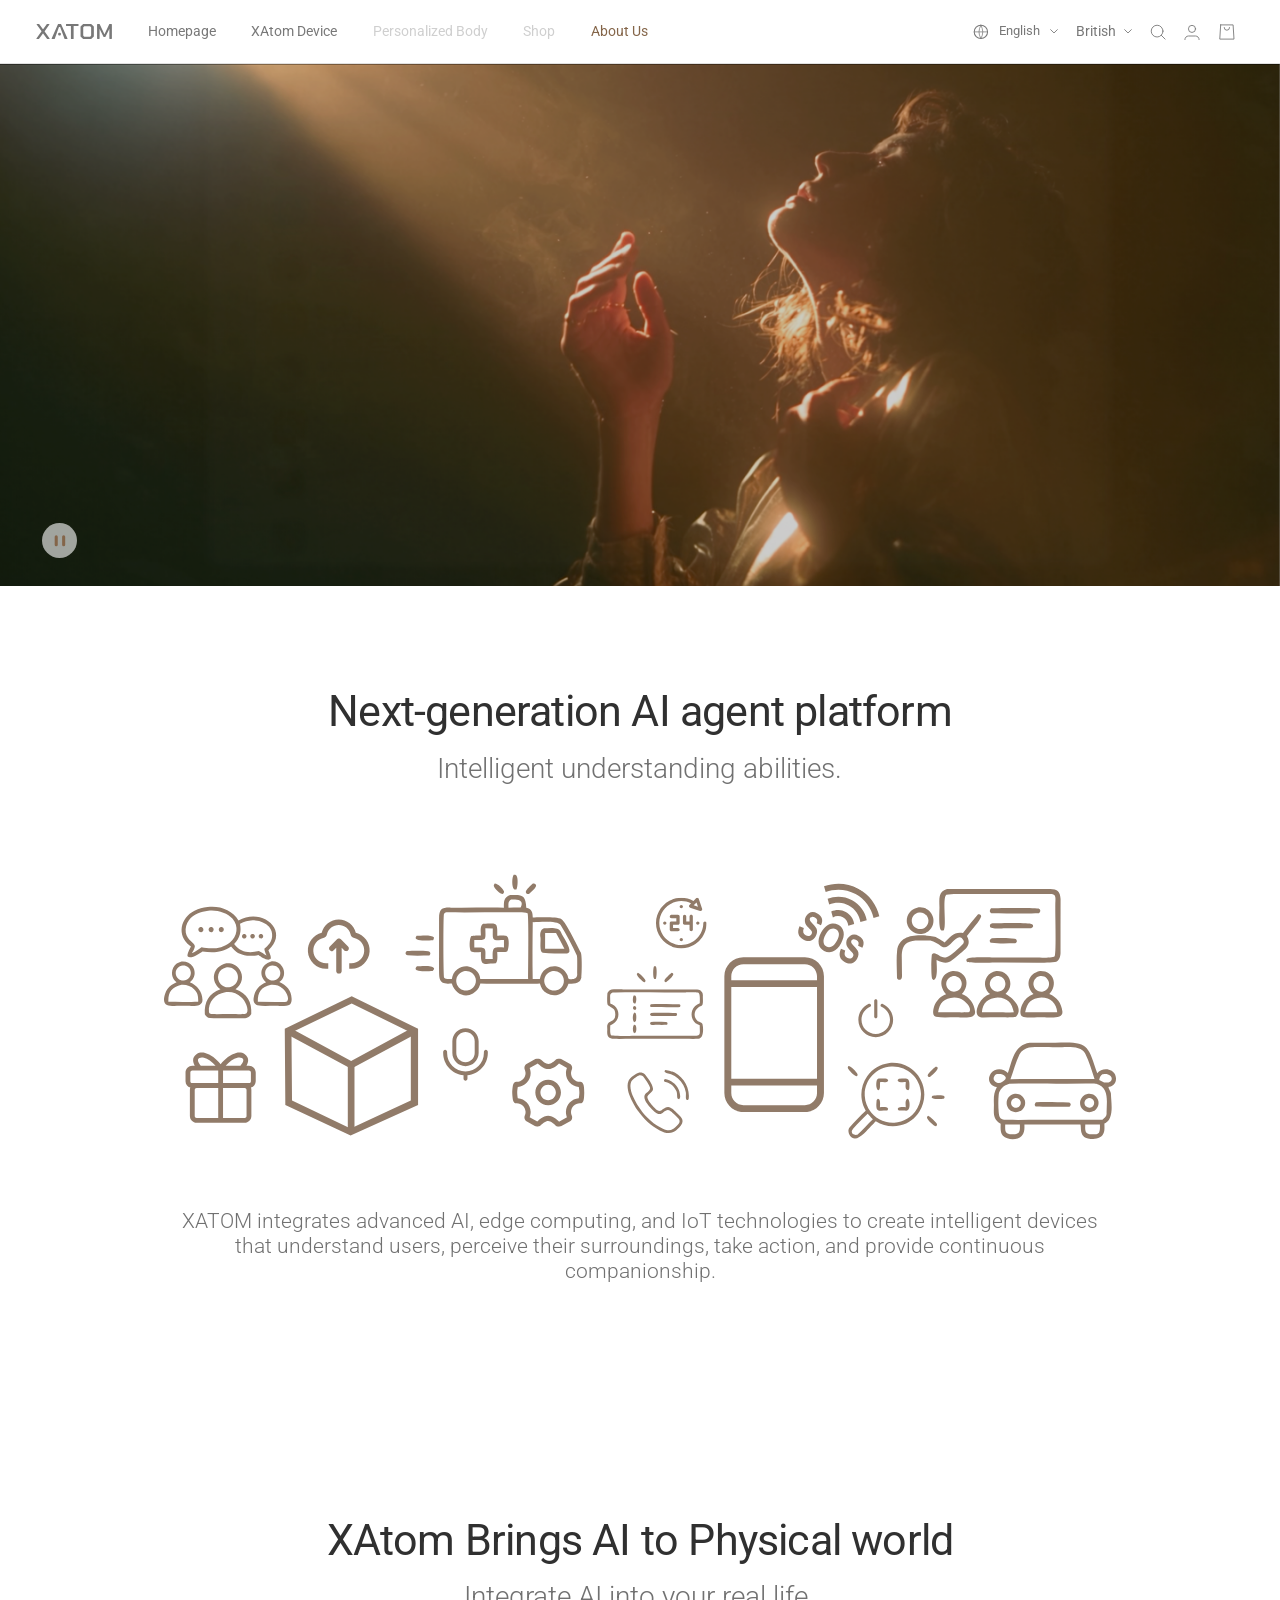
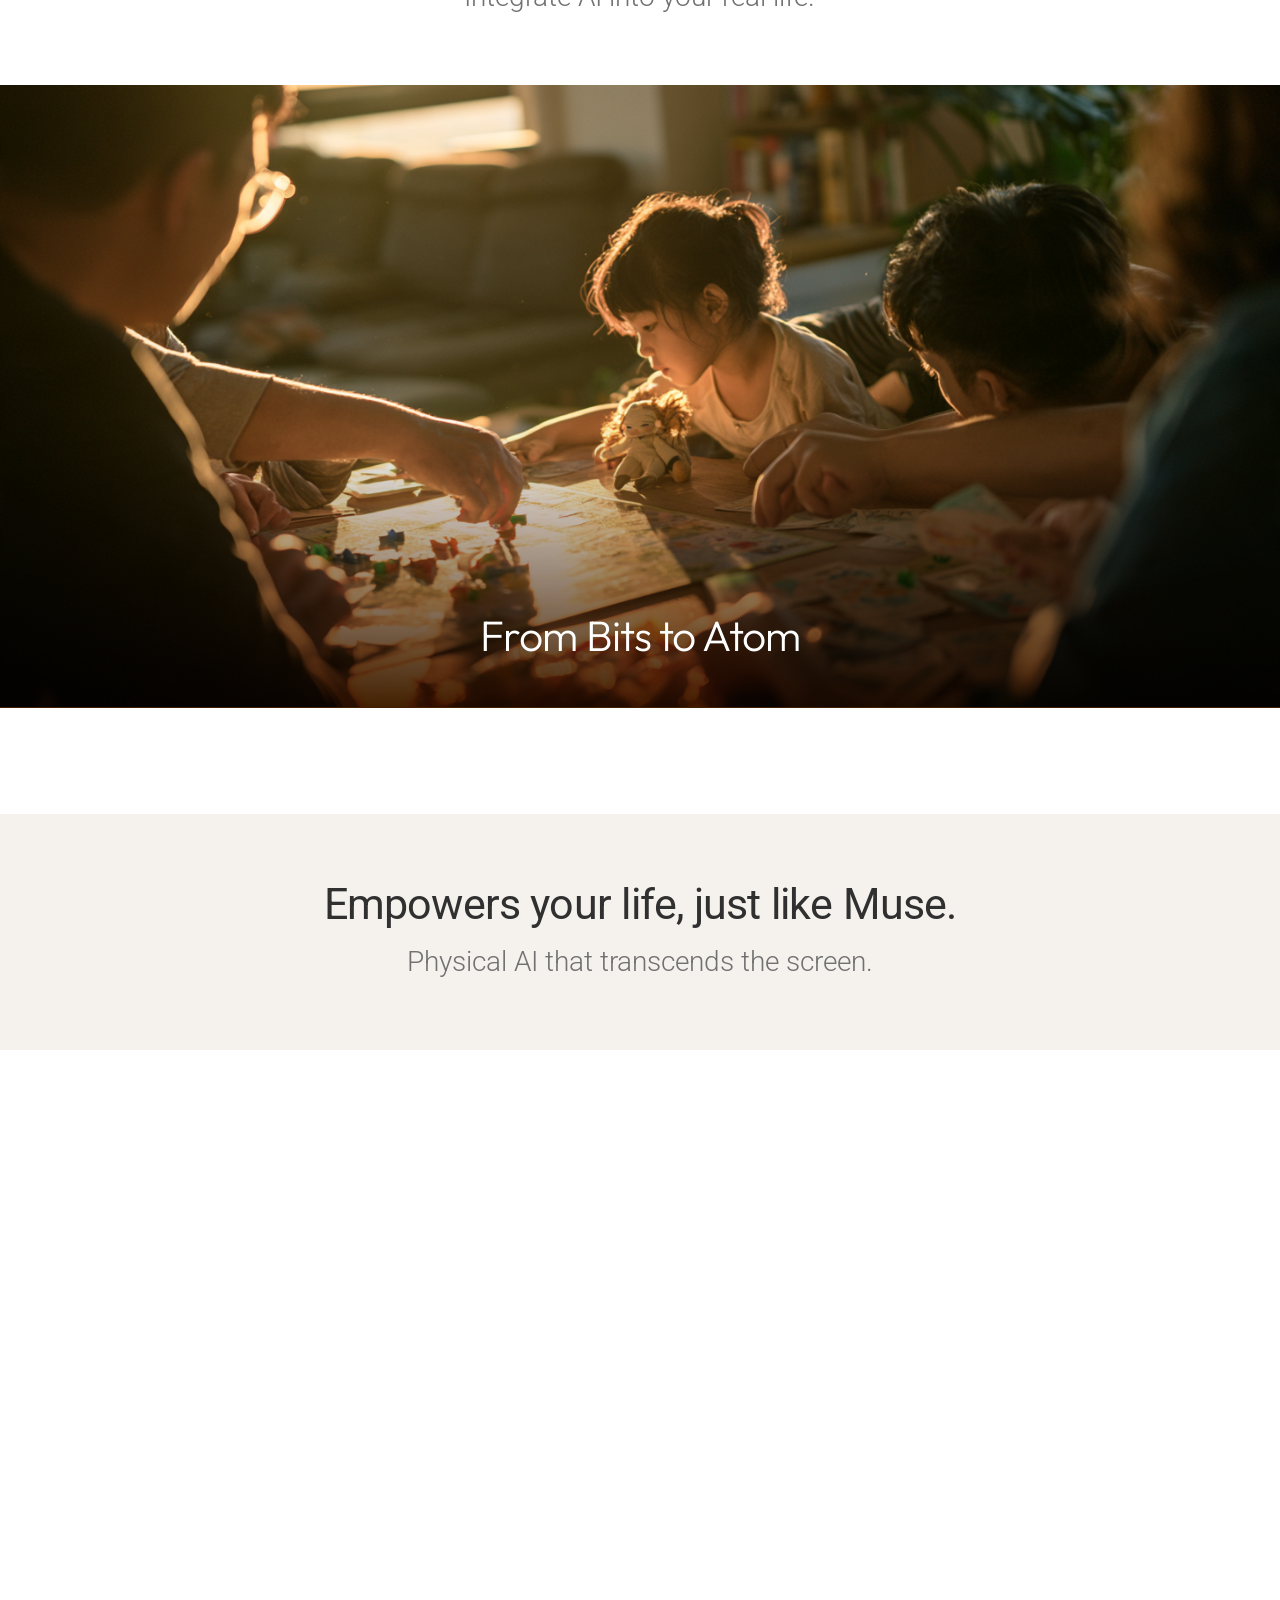
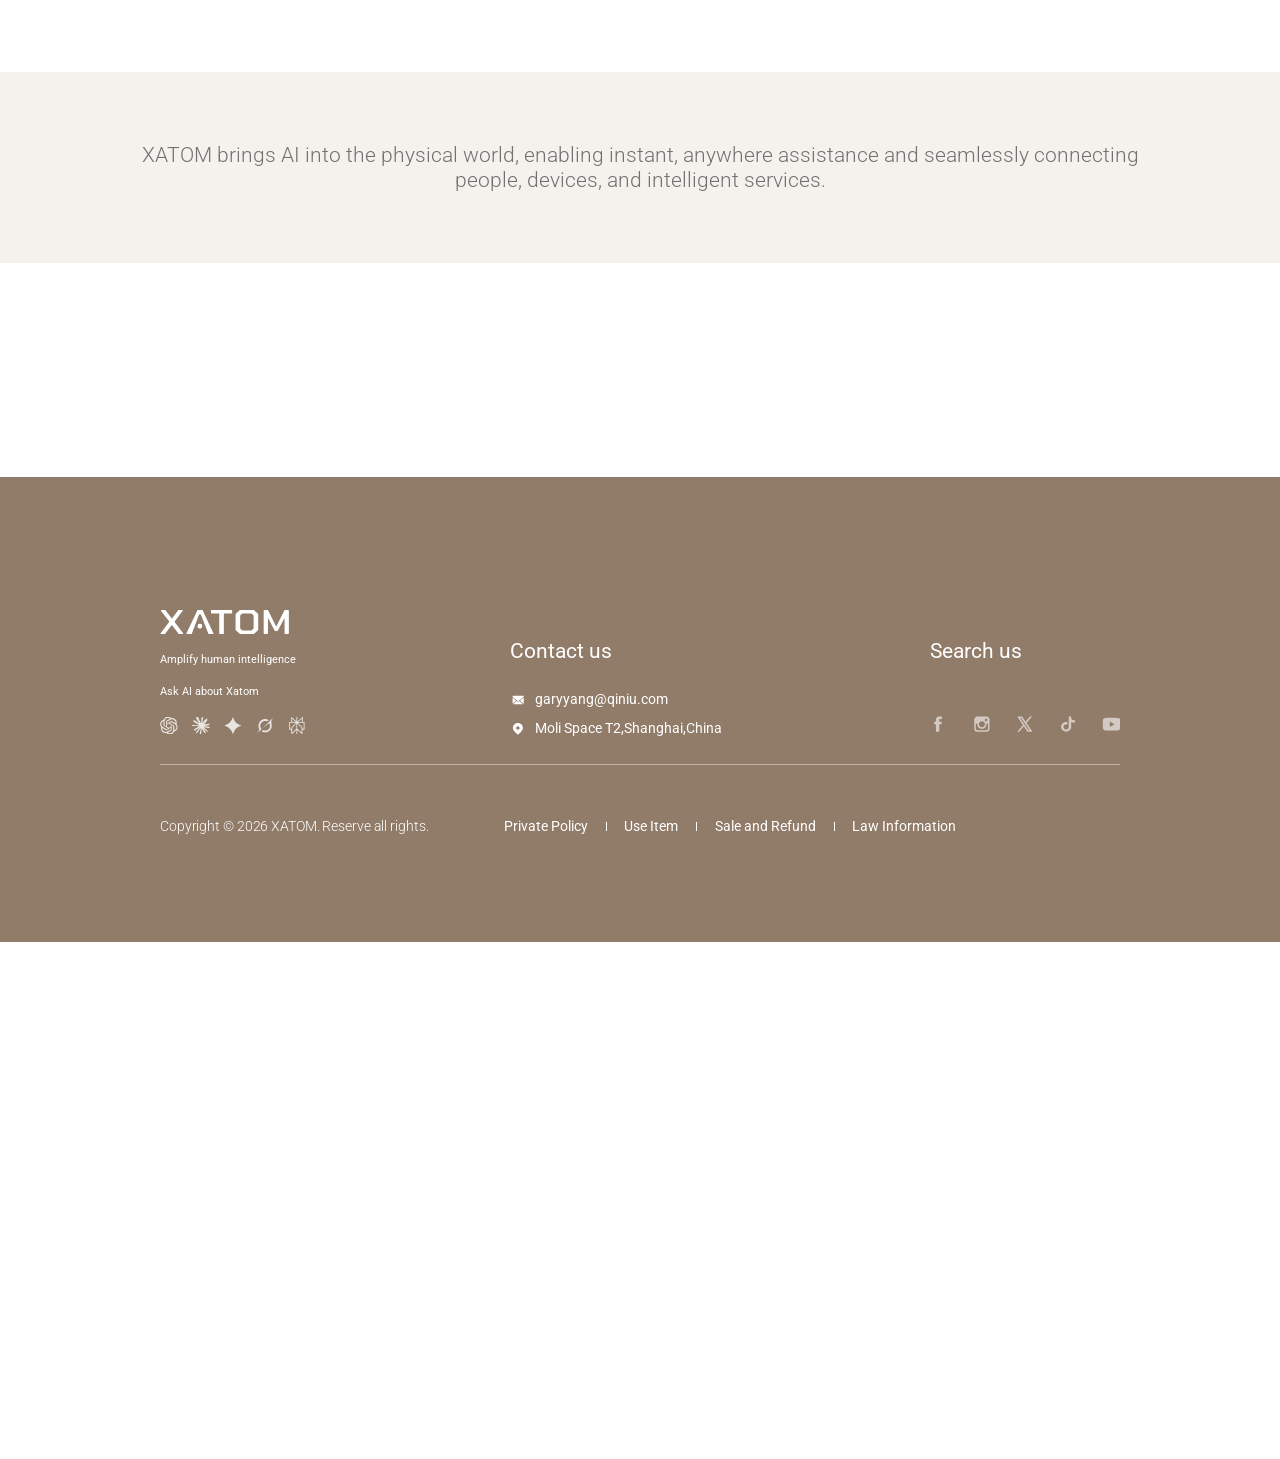
==== commit 863baf68: "Reduce From Bits to Atom media height to 700px" ====
--- a/about-us.html
+++ b/about-us.html
@@ -5,7 +5,7 @@
   <meta name="viewport" content="width=device-width, initial-scale=1.0" />
   <meta name="description" content="Learn about XATOM, the next-generation physical AI agent platform." />
   <title>About Us | XATOM</title>
-  <link rel="stylesheet" href="about.css?v=physical-crop-700-1" />
+  <link rel="stylesheet" href="about.css?v=bits-height-700-1" />
   <link rel="stylesheet" href="footer.css?v=live-language-3" />
   <link rel="stylesheet" href="about-mobile.css?v=physical-crop-700-1" />
   <link rel="stylesheet" href="mobile-navigation.css?v=site-language-1" />
--- a/about.css
+++ b/about.css
@@ -42,8 +42,8 @@
 .platform-content{width:1072px;display:flex;flex-direction:column;align-items:center;gap:40px}
 .platform-illustration{display:block;width:1072px;height:355px}
 .platform-content>p{width:1072px;margin:0;color:#717171;font-size:24px;line-height:normal;font-weight:300;text-align:center}
-.about-bits{height:1232px;padding:120px 0;gap:80px;background:#fff}
-.bits-visual{position:relative;width:100%;height:807px;overflow:hidden;background:#fff}
+.about-bits{height:1125px;padding:120px 0;gap:80px;background:#fff}
+.bits-visual{position:relative;width:100%;height:700px;flex:none;overflow:hidden;background:#fff}
 .bits-video{position:absolute;inset:0;display:block;width:100%;height:100%;max-width:none;object-fit:cover;object-position:center}
 .section-video-poster{position:absolute;z-index:1;inset:0;display:block;width:100%;height:100%;max-width:none;object-fit:cover;object-position:center;opacity:0;visibility:hidden;pointer-events:none;transition:opacity .2s ease}
 .is-replay-waiting .section-video-poster{opacity:1;visibility:visible}
